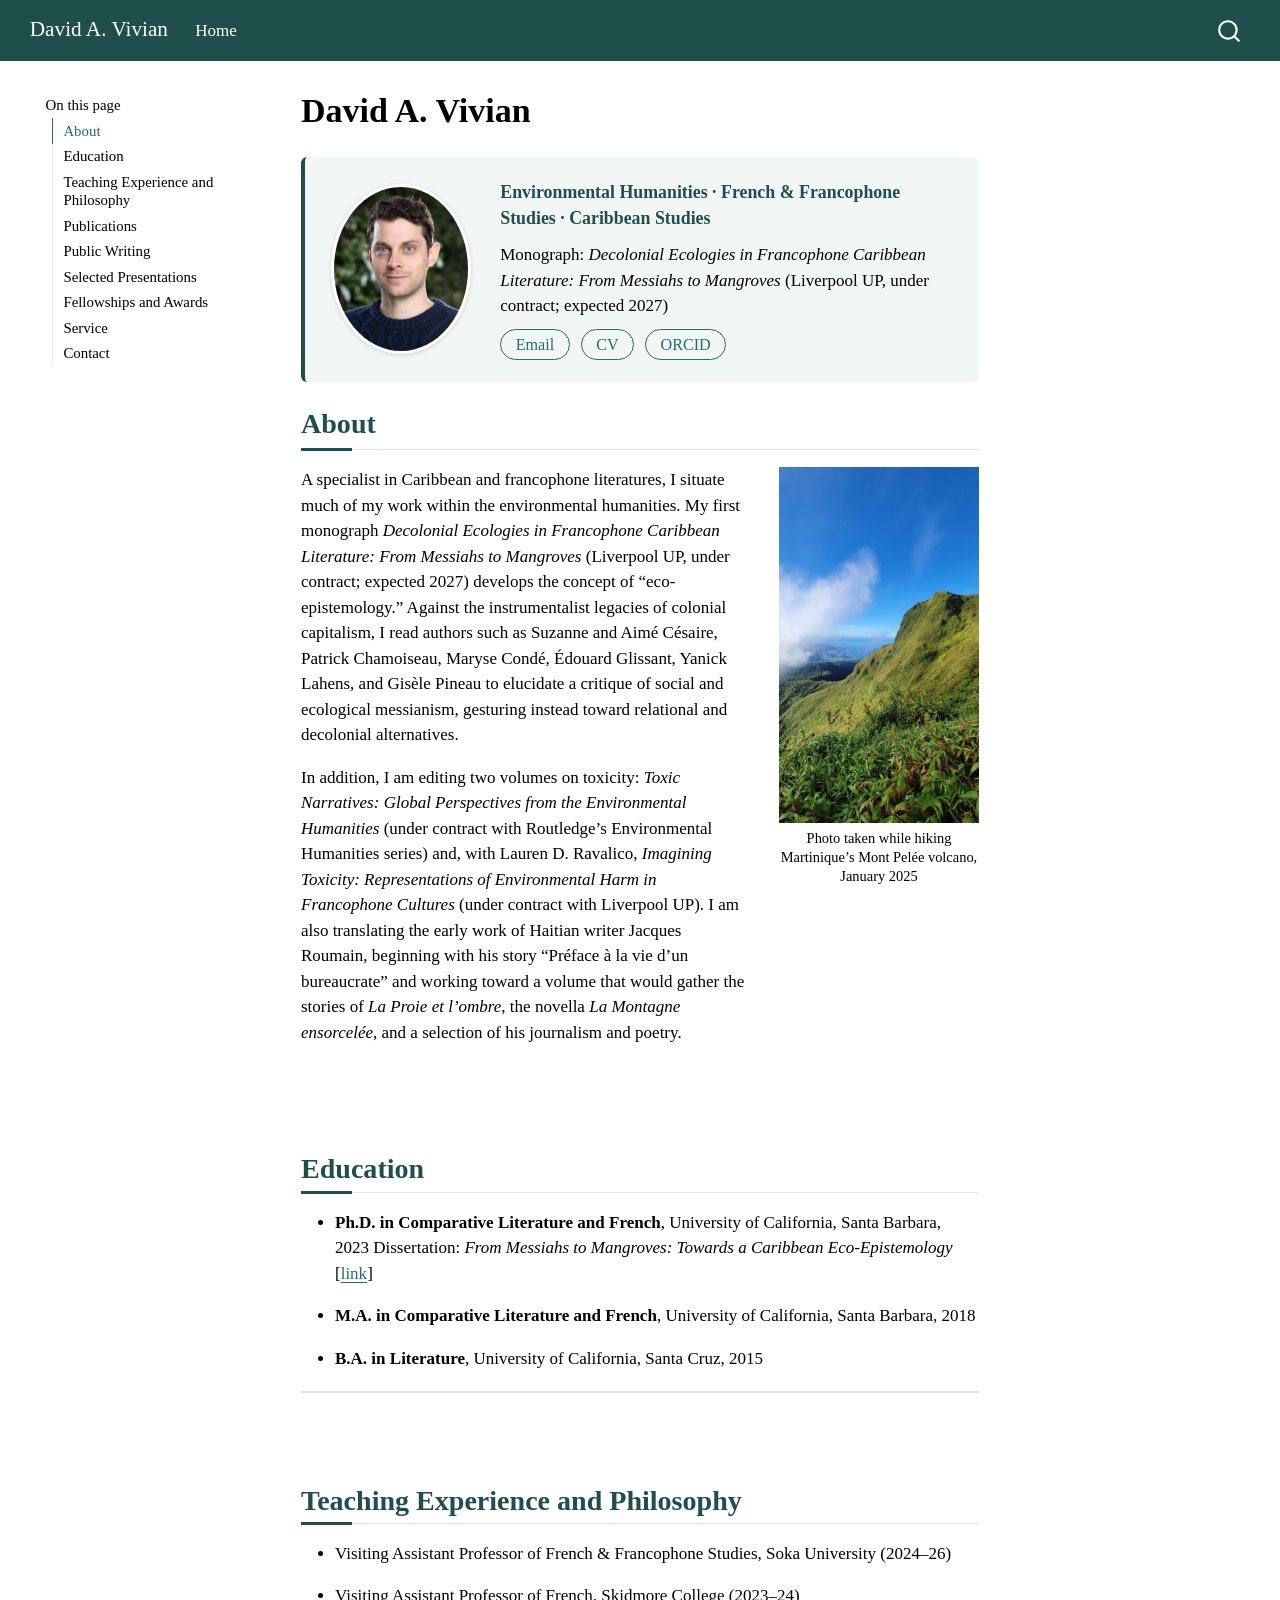
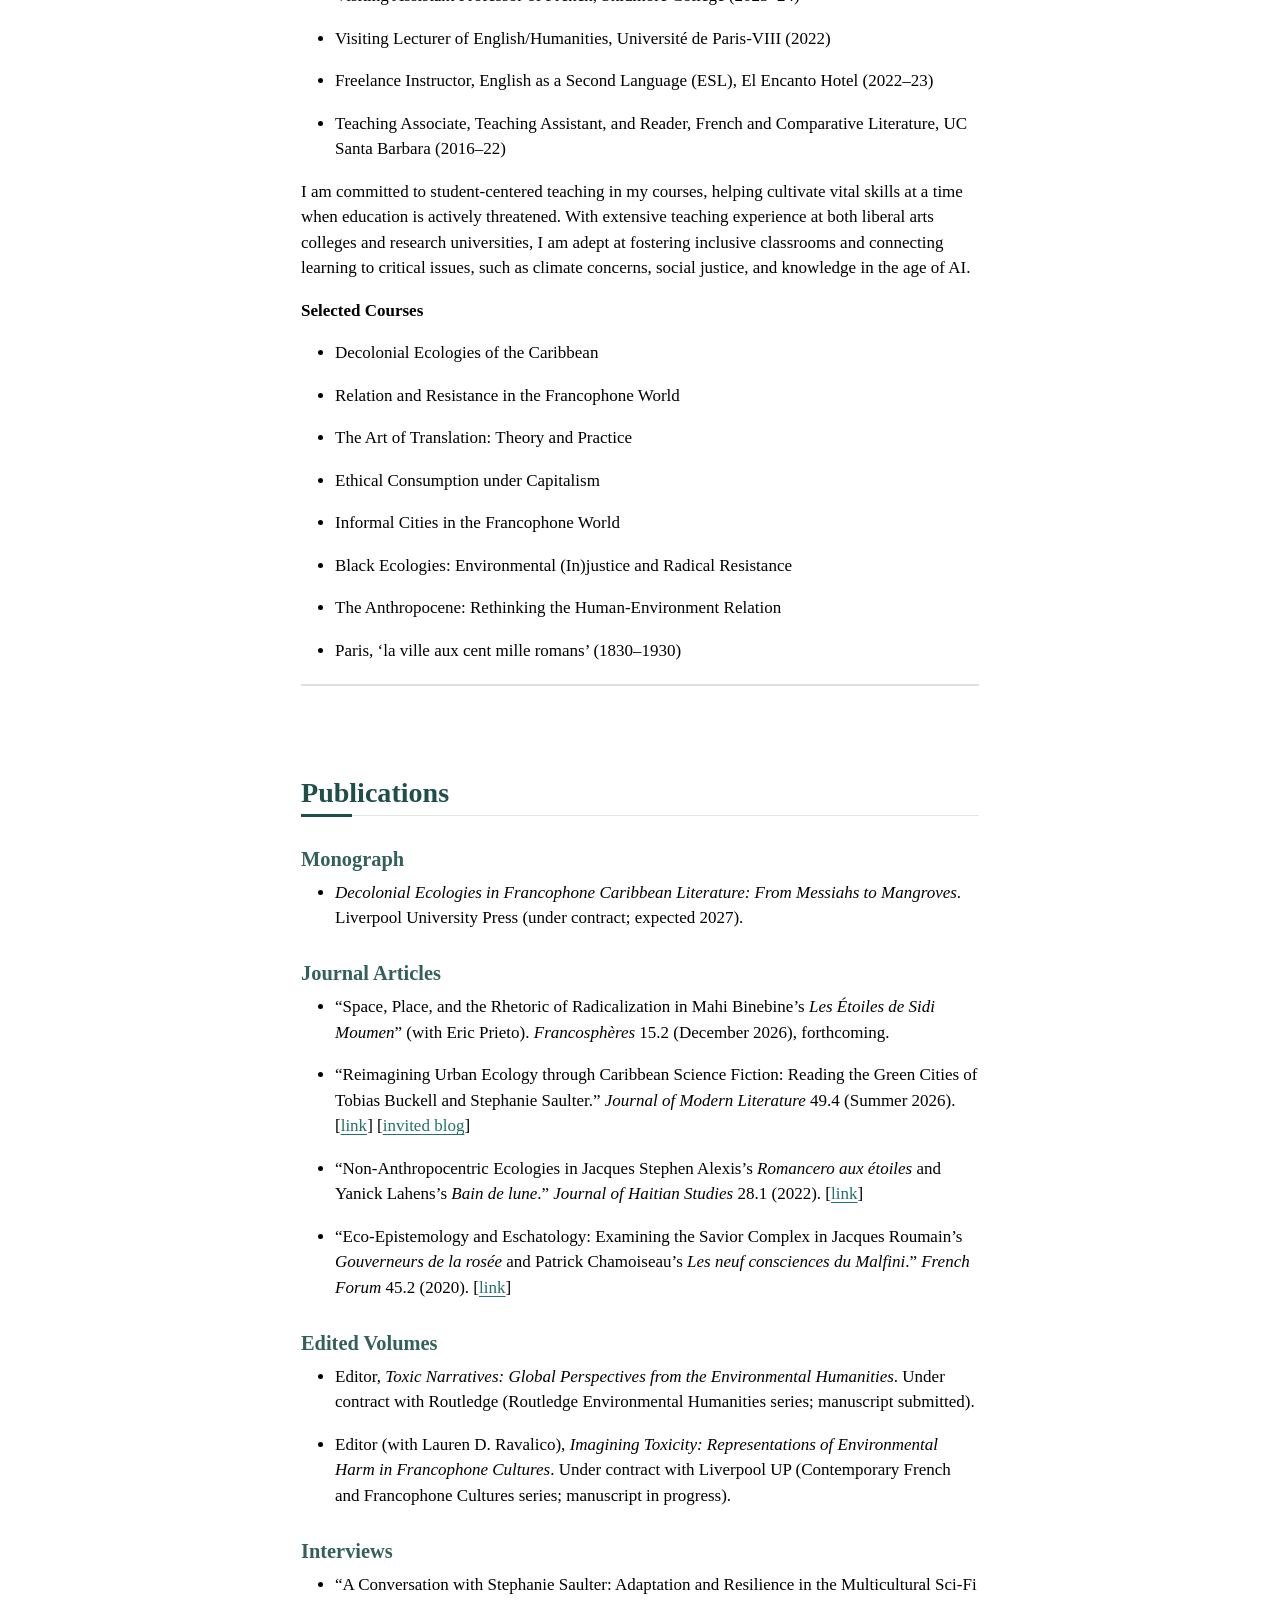
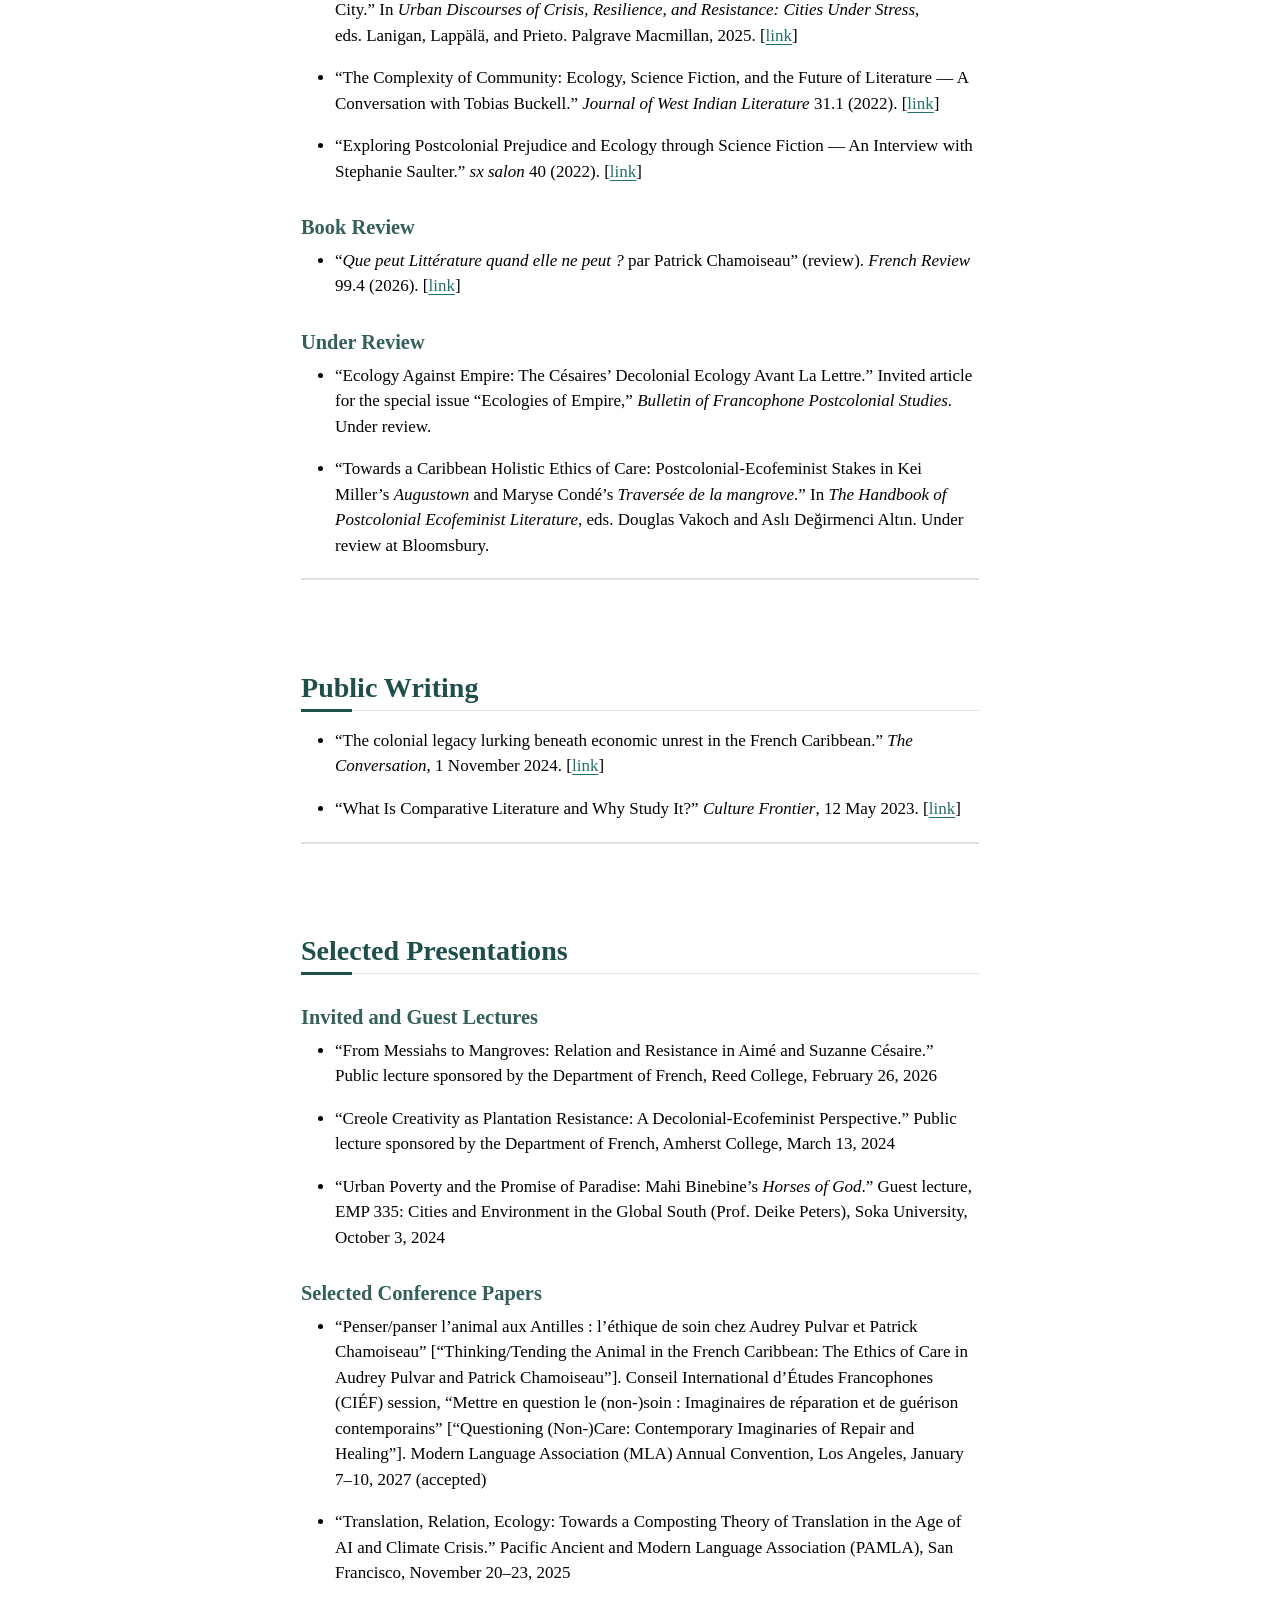
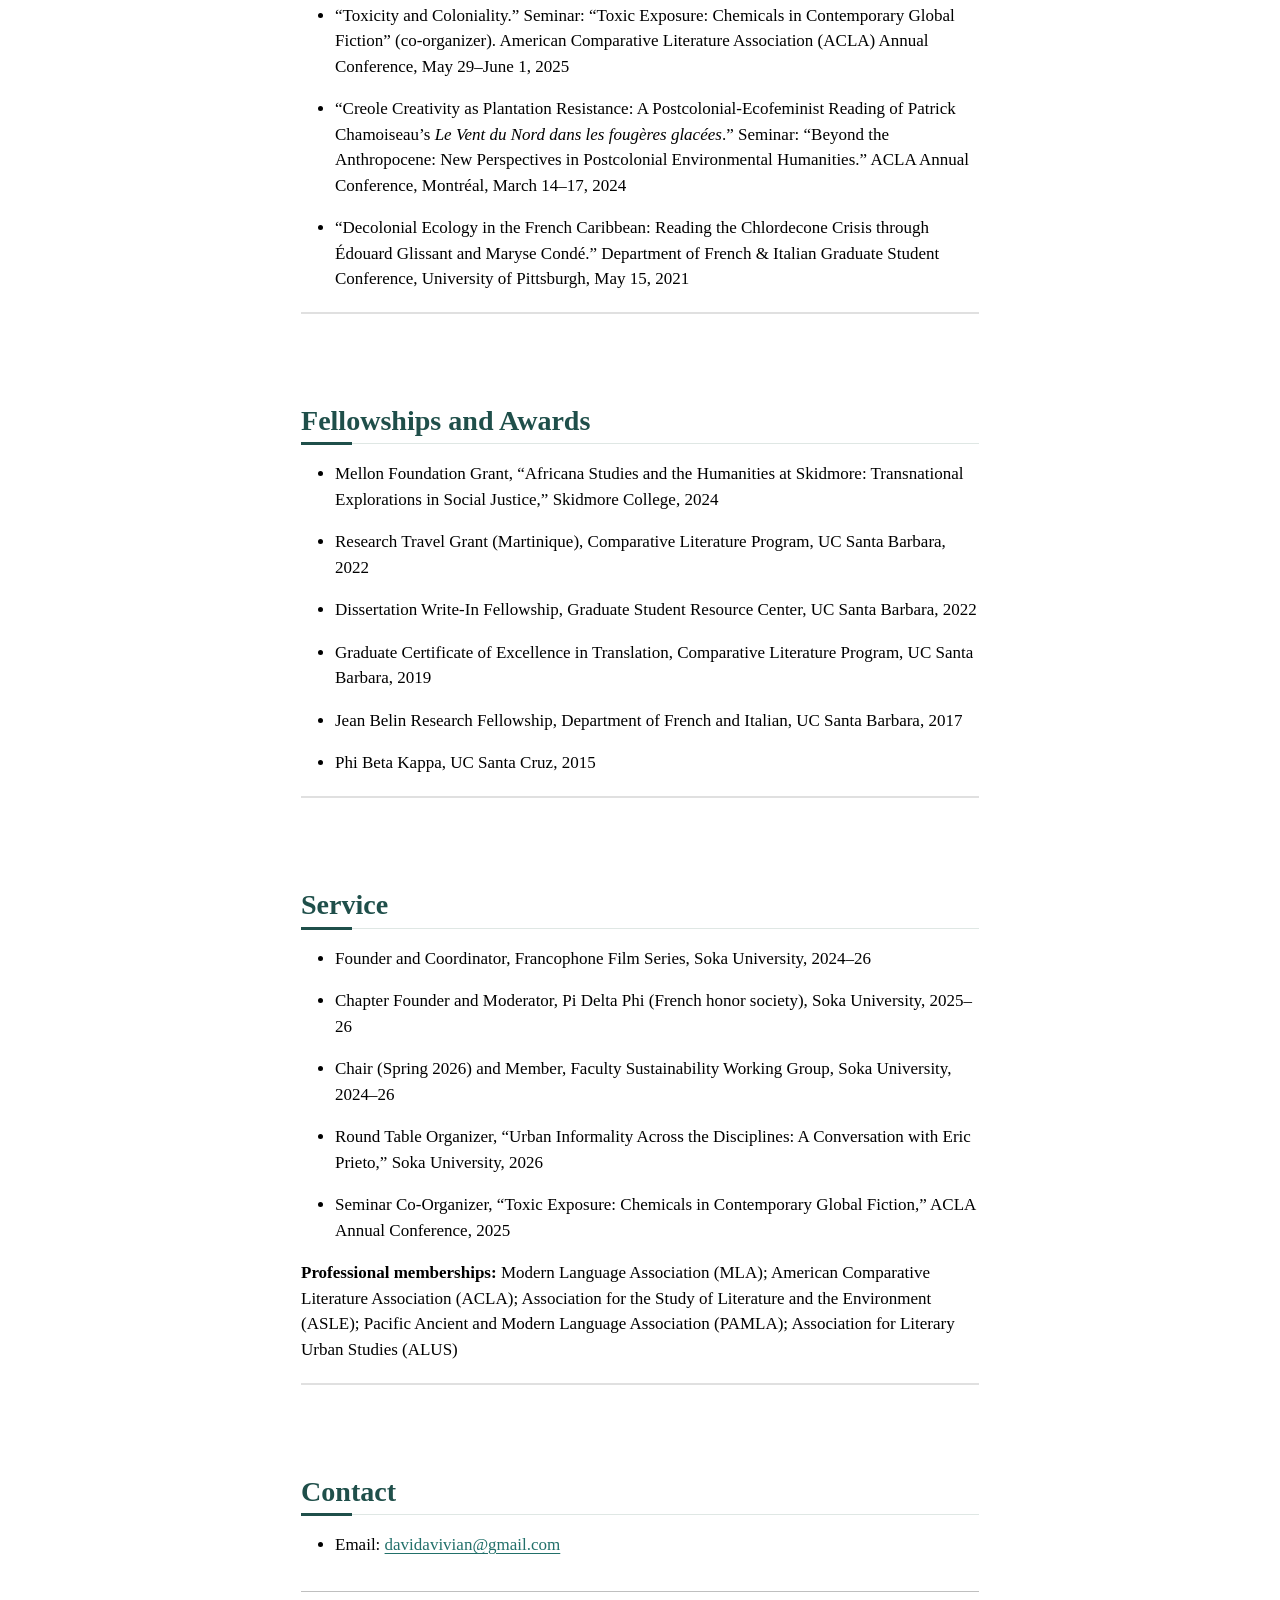
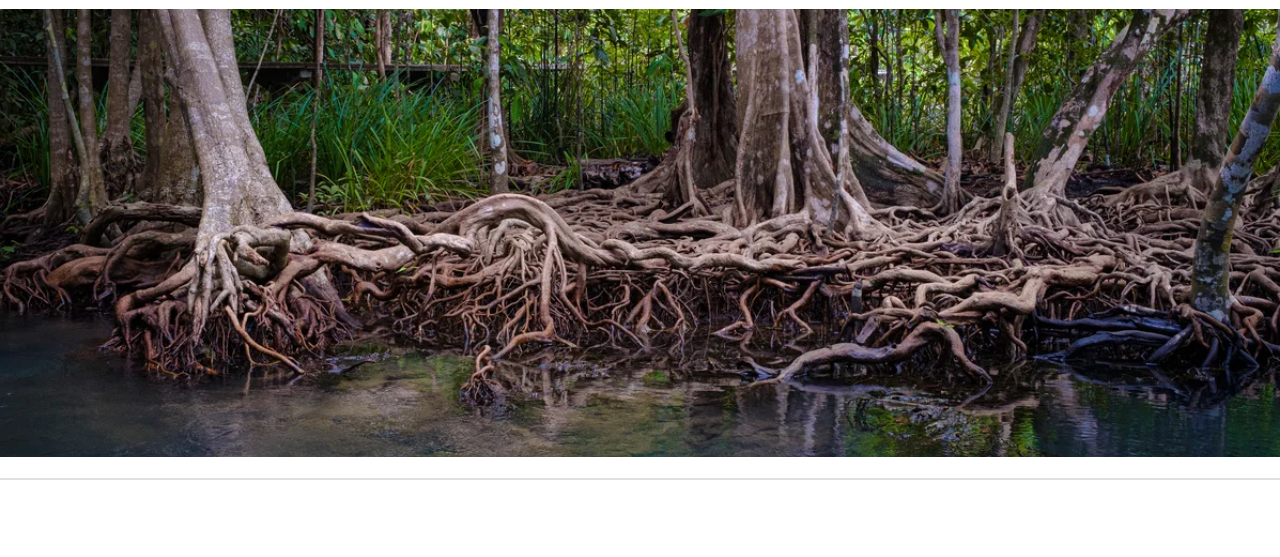
==== index.html @ 94ce8632 "Built site for gh-pages" ====
<!DOCTYPE html>
<html xmlns="http://www.w3.org/1999/xhtml" lang="en" xml:lang="en"><head>

<meta charset="utf-8">
<meta name="generator" content="quarto-1.10.19">

<meta name="viewport" content="width=device-width, initial-scale=1.0, user-scalable=yes">


<title>David A. Vivian</title>
<style>
/* Default styles provided by pandoc.
** See https://pandoc.org/MANUAL.html#variables-for-html for config info.
*/
span.smallcaps{font-variant: small-caps;}
div.columns{display: flex; gap: 1.5em;}
div.column{flex: auto;}
@media screen {
div.columns{gap: min(4vw, 1.5em);}
div.column{overflow-x: auto;}
}
div.hanging-indent{margin-left: 1.5em; text-indent: -1.5em;}
ul.task-list{list-style: none;}
ul.task-list li input[type="checkbox"] {
  width: 0.8em;
  margin: 0 0.8em 0.2em -1em; /* quarto-specific, see https://github.com/quarto-dev/quarto-cli/issues/4556 */ 
  vertical-align: middle;
}
</style>


<script src="site_libs/quarto-nav/quarto-nav.js"></script>
<script src="site_libs/quarto-nav/headroom.min.js"></script>
<script src="site_libs/clipboard/clipboard.min.js"></script>
<script src="site_libs/quarto-search/autocomplete.umd.js"></script>
<script src="site_libs/quarto-search/fuse.min.js"></script>
<script src="site_libs/quarto-search/quarto-search.js"></script>
<meta name="quarto:offset" content="./">
<script src="site_libs/quarto-html/quarto.js" type="module"></script>
<script src="site_libs/quarto-html/tabsets/tabsets.js" type="module"></script>
<script src="site_libs/quarto-html/popper.min.js"></script>
<script src="site_libs/quarto-html/tippy.umd.min.js"></script>
<script src="site_libs/quarto-html/anchor.min.js"></script>
<link href="site_libs/quarto-html/tippy.css" rel="stylesheet">
<link href="site_libs/quarto-html/quarto-syntax-highlighting-bf27225e3a48a9273f3daa8f8e829971.css" rel="stylesheet" id="quarto-text-highlighting-styles">
<script src="site_libs/bootstrap/bootstrap.min.js"></script>
<link href="site_libs/bootstrap/bootstrap-icons.css" rel="stylesheet">
<link href="site_libs/bootstrap/bootstrap-99e8f89d301762845a5c071b850fc4ee.min.css" rel="stylesheet" append-hash="true" id="quarto-bootstrap" data-mode="light">
<script id="quarto-search-options" type="application/json">{
  "location": "navbar",
  "copy-button": false,
  "collapse-after": 3,
  "panel-placement": "end",
  "type": "overlay",
  "limit": 50,
  "keyboard-shortcut": [
    "f",
    "/",
    "s"
  ],
  "show-item-context": false,
  "language": {
    "search-no-results-text": "No results",
    "search-matching-documents-text": "matching documents",
    "search-copy-link-title": "Copy link to search",
    "search-hide-matches-text": "Hide additional matches",
    "search-more-match-text": "more match in this document",
    "search-more-matches-text": "more matches in this document",
    "search-clear-button-title": "Clear",
    "search-text-placeholder": "",
    "search-detached-cancel-button-title": "Cancel",
    "search-submit-button-title": "Submit",
    "search-label": "Search"
  }
}</script>


</head>

<body class="floating nav-fixed quarto-light">

<div id="quarto-search-results"></div>
  <header id="quarto-header" class="headroom fixed-top">
    <nav class="navbar navbar-expand-lg " data-bs-theme="dark">
      <div class="navbar-container container-fluid">
      <div class="navbar-brand-container mx-auto">
    <a class="navbar-brand" href="./index.html">
    <span class="navbar-title">David A. Vivian</span>
    </a>
  </div>
            <div id="quarto-search" class="" title="Search"></div>
          <button class="navbar-toggler" type="button" data-bs-toggle="collapse" data-bs-target="#navbarCollapse" aria-controls="navbarCollapse" role="menu" aria-expanded="false" aria-label="Toggle navigation" onclick="if (window.quartoToggleHeadroom) { window.quartoToggleHeadroom(); }">
  <span class="navbar-toggler-icon"></span>
</button>
          <div class="collapse navbar-collapse" id="navbarCollapse">
            <ul class="navbar-nav navbar-nav-scroll me-auto">
  <li class="nav-item">
    <a class="nav-link active" href="./index.html" aria-current="page"> 
<span class="menu-text">Home</span></a>
  </li>  
</ul>
          </div> <!-- /navcollapse -->
            <div class="quarto-navbar-tools">
</div>
      </div> <!-- /container-fluid -->
    </nav>
</header>
<!-- content -->
<div id="quarto-content" class="quarto-container page-columns page-rows-contents page-layout-article page-navbar">
<!-- sidebar -->
  <nav id="quarto-sidebar" class="sidebar collapse collapse-horizontal quarto-sidebar-collapse-item sidebar-navigation floating overflow-auto">
    <nav id="TOC" role="doc-toc" class="toc-active">
    <h2 id="toc-title">On this page</h2>
   
  <ul>
  <li><a href="#about" id="toc-about" class="nav-link active" data-scroll-target="#about">About</a></li>
  <li><a href="#education" id="toc-education" class="nav-link" data-scroll-target="#education">Education</a></li>
  <li><a href="#teaching-experience-and-philosophy" id="toc-teaching-experience-and-philosophy" class="nav-link" data-scroll-target="#teaching-experience-and-philosophy">Teaching Experience and Philosophy</a></li>
  <li><a href="#publications" id="toc-publications" class="nav-link" data-scroll-target="#publications">Publications</a>
  <ul class="collapse">
  <li><a href="#monograph" id="toc-monograph" class="nav-link" data-scroll-target="#monograph">Monograph</a></li>
  <li><a href="#journal-articles" id="toc-journal-articles" class="nav-link" data-scroll-target="#journal-articles">Journal Articles</a></li>
  <li><a href="#edited-volumes" id="toc-edited-volumes" class="nav-link" data-scroll-target="#edited-volumes">Edited Volumes</a></li>
  <li><a href="#interviews" id="toc-interviews" class="nav-link" data-scroll-target="#interviews">Interviews</a></li>
  <li><a href="#book-review" id="toc-book-review" class="nav-link" data-scroll-target="#book-review">Book Review</a></li>
  <li><a href="#under-review" id="toc-under-review" class="nav-link" data-scroll-target="#under-review">Under Review</a></li>
  </ul></li>
  <li><a href="#public-writing" id="toc-public-writing" class="nav-link" data-scroll-target="#public-writing">Public Writing</a></li>
  <li><a href="#selected-presentations" id="toc-selected-presentations" class="nav-link" data-scroll-target="#selected-presentations">Selected Presentations</a>
  <ul class="collapse">
  <li><a href="#invited-and-guest-lectures" id="toc-invited-and-guest-lectures" class="nav-link" data-scroll-target="#invited-and-guest-lectures">Invited and Guest Lectures</a></li>
  <li><a href="#selected-conference-papers" id="toc-selected-conference-papers" class="nav-link" data-scroll-target="#selected-conference-papers">Selected Conference Papers</a></li>
  </ul></li>
  <li><a href="#fellowships-and-awards" id="toc-fellowships-and-awards" class="nav-link" data-scroll-target="#fellowships-and-awards">Fellowships and Awards</a></li>
  <li><a href="#service" id="toc-service" class="nav-link" data-scroll-target="#service">Service</a></li>
  <li><a href="#contact" id="toc-contact" class="nav-link" data-scroll-target="#contact">Contact</a></li>
  </ul>
</nav>
</nav>
<div id="quarto-sidebar-glass" class="quarto-sidebar-collapse-item" data-bs-toggle="collapse" data-bs-target=".quarto-sidebar-collapse-item"></div>
<!-- margin-sidebar -->
    <div id="quarto-margin-sidebar" class="sidebar margin-sidebar zindex-bottom">
    </div>
<!-- main -->
<main class="content page-columns page-full" id="quarto-document-content">

<header id="title-block-header" class="quarto-title-block default">
<div class="quarto-title">
<h1 class="title">David A. Vivian</h1>
</div>



<div class="quarto-title-meta">

    
  
    
  </div>
  


</header>


<div class="hero">
<p><img src="data/imgs/headshot.png" class="headshot" alt="Portrait of David A. Vivian" width="140" height="170"></p>
<div class="hero-text">
<p><span class="hero-fields">Environmental Humanities · French &amp; Francophone Studies · Caribbean Studies</span></p>
<p><span class="hero-tagline">Monograph: <em>Decolonial Ecologies in Francophone Caribbean Literature: From Messiahs to Mangroves</em> (Liverpool UP, under contract; expected 2027)</span></p>
<p><a href="mailto:davidavivian@gmail.com" class="hero-link">Email</a> <a href="Vivian_CV.pdf" class="hero-link">CV</a> <a href="https://orcid.org/0009-0005-4482-3273" class="hero-link">ORCID</a></p>
</div>
</div>
<section id="about" class="level2">
<h2 class="anchored" data-anchor-id="about">About</h2>
<div class="about-row">
<div class="about-text">
<p>A specialist in Caribbean and francophone literatures, I situate much of my work within the environmental humanities. My first monograph <em>Decolonial Ecologies in Francophone Caribbean Literature: From Messiahs to Mangroves</em> (Liverpool UP, under contract; expected 2027) develops the concept of “eco-epistemology.” Against the instrumentalist legacies of colonial capitalism, I read authors such as Suzanne and Aimé Césaire, Patrick Chamoiseau, Maryse Condé, Édouard Glissant, Yanick Lahens, and Gisèle Pineau to elucidate a critique of social and ecological messianism, gesturing instead toward relational and decolonial alternatives.</p>
<p>In addition, I am editing two volumes on toxicity: <em>Toxic Narratives: Global Perspectives from the Environmental Humanities</em> (under contract with Routledge’s Environmental Humanities series) and, with Lauren D. Ravalico, <em>Imagining Toxicity: Representations of Environmental Harm in Francophone Cultures</em> (under contract with Liverpool UP). I am also translating the early work of Haitian writer Jacques Roumain, beginning with his story “Préface à la vie d’un bureaucrate” and working toward a volume that would gather the stories of <em>La Proie et l’ombre</em>, the novella <em>La Montagne ensorcelée</em>, and a selection of his journalism and poetry.</p>
</div>
<div class="about-photo">
<p><img src="data/imgs/martinique-volcano.png" class="about-img img-fluid" alt="Green slopes of Mont Pelée, Martinique, under a blue sky"> <span class="about-caption">Photo taken while hiking Martinique’s Mont Pelée volcano, January 2025</span></p>
</div>
</div>
</section>
<section id="education" class="level2 section-title">
<h2 class="section-title anchored" data-anchor-id="education">Education</h2>
<ul>
<li><p><strong>Ph.D.&nbsp;in Comparative Literature and French</strong>, University of California, Santa Barbara, 2023 Dissertation: <em>From Messiahs to Mangroves: Towards a Caribbean Eco-Epistemology</em> [<a href="https://www.proquest.com/openview/e0214c5582408015f9e7a6c24c6fdab8/1?pq-origsite=gscholar&amp;cbl=18750&amp;diss=y">link</a>]</p></li>
<li><p><strong>M.A.&nbsp;in Comparative Literature and French</strong>, University of California, Santa Barbara, 2018</p></li>
<li><p><strong>B.A. in Literature</strong>, University of California, Santa Cruz, 2015</p></li>
</ul>
</section>
<section id="teaching-experience-and-philosophy" class="level2 section-title">
<h2 class="section-title anchored" data-anchor-id="teaching-experience-and-philosophy">Teaching Experience and Philosophy</h2>
<div class="columns">
<ul>
<li><p>Visiting Assistant Professor of French &amp; Francophone Studies, Soka University (2024–26)</p></li>
<li><p>Visiting Assistant Professor of French, Skidmore College (2023–24)</p></li>
<li><p>Visiting Lecturer of English/Humanities, Université de Paris-VIII (2022)</p></li>
<li><p>Freelance Instructor, English as a Second Language (ESL), El Encanto Hotel (2022–23)</p></li>
<li><p>Teaching Associate, Teaching Assistant, and Reader, French and Comparative Literature, UC Santa Barbara (2016–22)</p></li>
</ul><p>I am committed to student-centered teaching in my courses, helping cultivate vital skills at a time when education is actively threatened. With extensive teaching experience at both liberal arts colleges and research universities, I am adept at fostering inclusive classrooms and connecting learning to critical issues, such as climate concerns, social justice, and knowledge in the age of AI.</p><p><strong>Selected Courses</strong></p><ul>
<li><p>Decolonial Ecologies of the Caribbean</p></li>
<li><p>Relation and Resistance in the Francophone World</p></li>
<li><p>The Art of Translation: Theory and Practice</p></li>
<li><p>Ethical Consumption under Capitalism</p></li>
<li><p>Informal Cities in the Francophone World</p></li>
<li><p>Black Ecologies: Environmental (In)justice and Radical Resistance</p></li>
<li><p>The Anthropocene: Rethinking the Human-Environment Relation</p></li>
<li><p>Paris, ‘la ville aux cent mille romans’ (1830–1930)</p></li>
</ul>
</div>
</section>
<section id="publications" class="level2 section-title">
<h2 class="section-title anchored" data-anchor-id="publications">Publications</h2>
<section id="monograph" class="level3">
<h3 class="anchored" data-anchor-id="monograph">Monograph</h3>
<ul>
<li><em>Decolonial Ecologies in Francophone Caribbean Literature: From Messiahs to Mangroves</em>. Liverpool University Press (under contract; expected 2027).</li>
</ul>
</section>
<section id="journal-articles" class="level3">
<h3 class="anchored" data-anchor-id="journal-articles">Journal Articles</h3>
<ul>
<li><p>“Space, Place, and the Rhetoric of Radicalization in Mahi Binebine’s <em>Les Étoiles de Sidi Moumen</em>” (with Eric Prieto). <em>Francosphères</em> 15.2 (December 2026), forthcoming.</p></li>
<li><p>“Reimagining Urban Ecology through Caribbean Science Fiction: Reading the Green Cities of Tobias Buckell and Stephanie Saulter.” <em>Journal of Modern Literature</em> 49.4 (Summer 2026). [<a href="https://muse.jhu.edu/pub/3/article/1002578">link</a>] [<a href="https://iupress.org/connect/blog/floating-cities-and-amphibious-engineers-a-closer-look-at-jml-49-4/">invited blog</a>]</p></li>
<li><p>“Non-Anthropocentric Ecologies in Jacques Stephen Alexis’s <em>Romancero aux étoiles</em> and Yanick Lahens’s <em>Bain de lune</em>.” <em>Journal of Haitian Studies</em> 28.1 (2022). [<a href="https://muse.jhu.edu/article/885000/summary">link</a>]</p></li>
<li><p>“Eco-Epistemology and Eschatology: Examining the Savior Complex in Jacques Roumain’s <em>Gouverneurs de la rosée</em> and Patrick Chamoiseau’s <em>Les neuf consciences du Malfini</em>.” <em>French Forum</em> 45.2 (2020). [<a href="https://muse.jhu.edu/article/781781/summary">link</a>]</p></li>
</ul>
</section>
<section id="edited-volumes" class="level3">
<h3 class="anchored" data-anchor-id="edited-volumes">Edited Volumes</h3>
<ul>
<li><p>Editor, <em>Toxic Narratives: Global Perspectives from the Environmental Humanities</em>. Under contract with Routledge (Routledge Environmental Humanities series; manuscript submitted).</p></li>
<li><p>Editor (with Lauren D. Ravalico), <em>Imagining Toxicity: Representations of Environmental Harm in Francophone Cultures</em>. Under contract with Liverpool UP (Contemporary French and Francophone Cultures series; manuscript in progress).</p></li>
</ul>
</section>
<section id="interviews" class="level3">
<h3 class="anchored" data-anchor-id="interviews">Interviews</h3>
<ul>
<li><p>“A Conversation with Stephanie Saulter: Adaptation and Resilience in the Multicultural Sci-Fi City.” In <em>Urban Discourses of Crisis, Resilience, and Resistance: Cities Under Stress</em>, eds.&nbsp;Lanigan, Lappälä, and Prieto. Palgrave Macmillan, 2025. [<a href="https://link.springer.com/chapter/10.1007/978-3-031-86897-9_4">link</a>]</p></li>
<li><p>“The Complexity of Community: Ecology, Science Fiction, and the Future of Literature — A Conversation with Tobias Buckell.” <em>Journal of West Indian Literature</em> 31.1 (2022). [<a href="https://www.proquest.com/openview/c1012f2d699d34912c9426d8b0d1e49d/1?pq-origsite=gscholar&amp;cbl=43885">link</a>]</p></li>
<li><p>“Exploring Postcolonial Prejudice and Ecology through Science Fiction — An Interview with Stephanie Saulter.” <em>sx salon</em> 40 (2022). [<a href="https://smallaxe.net/sxsalon/discussions/exploring-postcolonial-prejudice-and-ecology-through-science-fiction">link</a>]</p></li>
</ul>
</section>
<section id="book-review" class="level3">
<h3 class="anchored" data-anchor-id="book-review">Book Review</h3>
<ul>
<li>“<em>Que peut Littérature quand elle ne peut&nbsp;?</em> par Patrick Chamoiseau” (review). <em>French Review</em> 99.4 (2026). [<a href="https://muse.jhu.edu/pub/1/article/990133/pdf">link</a>]</li>
</ul>
</section>
<section id="under-review" class="level3">
<h3 class="anchored" data-anchor-id="under-review">Under Review</h3>
<ul>
<li><p>“Ecology Against Empire: The Césaires’ Decolonial Ecology Avant La Lettre.” Invited article for the special issue “Ecologies of Empire,” <em>Bulletin of Francophone Postcolonial Studies</em>. Under review.</p></li>
<li><p>“Towards a Caribbean Holistic Ethics of Care: Postcolonial-Ecofeminist Stakes in Kei Miller’s <em>Augustown</em> and Maryse Condé’s <em>Traversée de la mangrove</em>.” In <em>The Handbook of Postcolonial Ecofeminist Literature</em>, eds.&nbsp;Douglas Vakoch and Aslı Değirmenci Altın. Under review at Bloomsbury.</p></li>
</ul>
</section>
</section>
<section id="public-writing" class="level2 section-title">
<h2 class="section-title anchored" data-anchor-id="public-writing">Public Writing</h2>
<ul>
<li><p>“The colonial legacy lurking beneath economic unrest in the French Caribbean.” <em>The Conversation</em>, 1 November 2024. [<a href="https://theconversation.com/the-colonial-legacy-lurking-beneath-economic-unrest-in-the-french-caribbean-242460">link</a>]</p></li>
<li><p>“What Is Comparative Literature and Why Study It?” <em>Culture Frontier</em>, 12 May 2023. [<a href="https://www.culturefrontier.com/comparative-literature/">link</a>]</p></li>
</ul>
</section>
<section id="selected-presentations" class="level2 section-title">
<h2 class="section-title anchored" data-anchor-id="selected-presentations">Selected Presentations</h2>
<section id="invited-and-guest-lectures" class="level3">
<h3 class="anchored" data-anchor-id="invited-and-guest-lectures">Invited and Guest Lectures</h3>
<ul>
<li><p>“From Messiahs to Mangroves: Relation and Resistance in Aimé and Suzanne Césaire.” Public lecture sponsored by the Department of French, Reed College, February 26, 2026</p></li>
<li><p>“Creole Creativity as Plantation Resistance: A Decolonial-Ecofeminist Perspective.” Public lecture sponsored by the Department of French, Amherst College, March 13, 2024</p></li>
<li><p>“Urban Poverty and the Promise of Paradise: Mahi Binebine’s <em>Horses of God</em>.” Guest lecture, EMP 335: Cities and Environment in the Global South (Prof.&nbsp;Deike Peters), Soka University, October 3, 2024</p></li>
</ul>
</section>
<section id="selected-conference-papers" class="level3">
<h3 class="anchored" data-anchor-id="selected-conference-papers">Selected Conference Papers</h3>
<ul>
<li><p>“Penser/panser l’animal aux Antilles : l’éthique de soin chez Audrey Pulvar et Patrick Chamoiseau” [“Thinking/Tending the Animal in the French Caribbean: The Ethics of Care in Audrey Pulvar and Patrick Chamoiseau”]. Conseil International d’Études Francophones (CIÉF) session, “Mettre en question le (non-)soin : Imaginaires de réparation et de guérison contemporains” [“Questioning (Non-)Care: Contemporary Imaginaries of Repair and Healing”]. Modern Language Association (MLA) Annual Convention, Los Angeles, January 7–10, 2027 (accepted)</p></li>
<li><p>“Translation, Relation, Ecology: Towards a Composting Theory of Translation in the Age of AI and Climate Crisis.” Pacific Ancient and Modern Language Association (PAMLA), San Francisco, November 20–23, 2025</p></li>
<li><p>“Toxicity and Coloniality.” Seminar: “Toxic Exposure: Chemicals in Contemporary Global Fiction” (co-organizer). American Comparative Literature Association (ACLA) Annual Conference, May 29–June 1, 2025</p></li>
<li><p>“Creole Creativity as Plantation Resistance: A Postcolonial-Ecofeminist Reading of Patrick Chamoiseau’s <em>Le Vent du Nord dans les fougères glacées</em>.” Seminar: “Beyond the Anthropocene: New Perspectives in Postcolonial Environmental Humanities.” ACLA Annual Conference, Montréal, March 14–17, 2024</p></li>
<li><p>“Decolonial Ecology in the French Caribbean: Reading the Chlordecone Crisis through Édouard Glissant and Maryse Condé.” Department of French &amp; Italian Graduate Student Conference, University of Pittsburgh, May 15, 2021</p></li>
</ul>
</section>
</section>
<section id="fellowships-and-awards" class="level2 section-title">
<h2 class="section-title anchored" data-anchor-id="fellowships-and-awards">Fellowships and Awards</h2>
<ul>
<li><p>Mellon Foundation Grant, “Africana Studies and the Humanities at Skidmore: Transnational Explorations in Social Justice,” Skidmore College, 2024</p></li>
<li><p>Research Travel Grant (Martinique), Comparative Literature Program, UC Santa Barbara, 2022</p></li>
<li><p>Dissertation Write-In Fellowship, Graduate Student Resource Center, UC Santa Barbara, 2022</p></li>
<li><p>Graduate Certificate of Excellence in Translation, Comparative Literature Program, UC Santa Barbara, 2019</p></li>
<li><p>Jean Belin Research Fellowship, Department of French and Italian, UC Santa Barbara, 2017</p></li>
<li><p>Phi Beta Kappa, UC Santa Cruz, 2015</p></li>
</ul>
</section>
<section id="service" class="level2 section-title">
<h2 class="section-title anchored" data-anchor-id="service">Service</h2>
<ul>
<li><p>Founder and Coordinator, Francophone Film Series, Soka University, 2024–26</p></li>
<li><p>Chapter Founder and Moderator, Pi Delta Phi (French honor society), Soka University, 2025–26</p></li>
<li><p>Chair (Spring 2026) and Member, Faculty Sustainability Working Group, Soka University, 2024–26</p></li>
<li><p>Round Table Organizer, “Urban Informality Across the Disciplines: A Conversation with Eric Prieto,” Soka University, 2026</p></li>
<li><p>Seminar Co-Organizer, “Toxic Exposure: Chemicals in Contemporary Global Fiction,” ACLA Annual Conference, 2025</p></li>
</ul>
<p><strong>Professional memberships:</strong> Modern Language Association (MLA); American Comparative Literature Association (ACLA); Association for the Study of Literature and the Environment (ASLE); Pacific Ancient and Modern Language Association (PAMLA); Association for Literary Urban Studies (ALUS)</p>
</section>
<section id="contact" class="level2 section-title page-columns page-full">
<h2 class="section-title anchored" data-anchor-id="contact">Contact</h2>
<ul>
<li>Email: <a href="mailto:davidavivian@gmail.com">davidavivian@gmail.com</a></li>
</ul>
<hr>
<div class="column-screen">
<p><img src="data/imgs/mangrove_website.png" class="mangrove-footer img-fluid" alt="Mangrove roots above water"></p>
</div>
<style>
.section-title {
  margin-top: 2em;
  border-bottom: 2px solid #e0e0e0;
  padding-bottom: 0.2em;
}


</style>


</section>

</main> <!-- /main -->
<script id="quarto-html-after-body" type="application/javascript">
  window.document.addEventListener("DOMContentLoaded", function (event) {
    const icon = "";
    const anchorJS = new window.AnchorJS();
    anchorJS.options = {
      placement: 'right',
      icon: icon
    };
    anchorJS.add('.anchored');
    const isCodeAnnotation = (el) => {
      for (const clz of el.classList) {
        if (clz.startsWith('code-annotation-')) {                     
          return true;
        }
      }
      return false;
    }
    const onCopySuccess = function(e) {
      // button target
      const button = e.trigger;
      // don't keep focus
      button.blur();
      // flash "checked"
      button.classList.add('code-copy-button-checked');
      var currentTitle = button.getAttribute("title");
      button.setAttribute("title", "Copied!");
      let tooltip;
      if (window.bootstrap) {
        button.setAttribute("data-bs-toggle", "tooltip");
        button.setAttribute("data-bs-placement", "left");
        button.setAttribute("data-bs-title", "Copied!");
        tooltip = new bootstrap.Tooltip(button, 
          { trigger: "manual", 
            customClass: "code-copy-button-tooltip",
            offset: [0, -8]});
        tooltip.show();    
      }
      setTimeout(function() {
        if (tooltip) {
          tooltip.hide();
          button.removeAttribute("data-bs-title");
          button.removeAttribute("data-bs-toggle");
          button.removeAttribute("data-bs-placement");
        }
        button.setAttribute("title", currentTitle);
        button.classList.remove('code-copy-button-checked');
      }, 1000);
      // clear code selection
      e.clearSelection();
    }
    const getTextToCopy = function(trigger) {
      const outerScaffold = trigger.parentElement.cloneNode(true);
      const codeEl = outerScaffold.querySelector('code');
      for (const childEl of codeEl.children) {
        if (isCodeAnnotation(childEl)) {
          childEl.remove();
        }
      }
      return codeEl.innerText;
    }
    const clipboard = new window.ClipboardJS('.code-copy-button:not([data-in-quarto-modal])', {
      text: getTextToCopy
    });
    clipboard.on('success', onCopySuccess);
    if (window.document.getElementById('quarto-embedded-source-code-modal')) {
      const clipboardModal = new window.ClipboardJS('.code-copy-button[data-in-quarto-modal]', {
        text: getTextToCopy,
        container: window.document.getElementById('quarto-embedded-source-code-modal')
      });
      clipboardModal.on('success', onCopySuccess);
    }
      var localhostRegex = new RegExp(/^(?:http|https):\/\/localhost\:?[0-9]*\//);
      var mailtoRegex = new RegExp(/^mailto:/);
        var filterRegex = new RegExp("https:\/\/david-vivian\.github\.io\/");
      var isInternal = (href) => {
          return filterRegex.test(href) || localhostRegex.test(href) || mailtoRegex.test(href);
      }
      // Inspect non-navigation links and adorn them if external
     var links = window.document.querySelectorAll('a[href]:not(.nav-link):not(.navbar-brand):not(.toc-action):not(.sidebar-link):not(.sidebar-item-toggle):not(.pagination-link):not(.no-external):not([aria-hidden]):not(.dropdown-item):not(.quarto-navigation-tool):not(.about-link)');
      for (var i=0; i<links.length; i++) {
        const link = links[i];
        if (!isInternal(link.href)) {
          // undo the damage that might have been done by quarto-nav.js in the case of
          // links that we want to consider external
          if (link.dataset.originalHref !== undefined) {
            link.href = link.dataset.originalHref;
          }
        }
      }
    function tippyHover(el, contentFn, onTriggerFn, onUntriggerFn) {
      const config = {
        allowHTML: true,
        maxWidth: 500,
        delay: 100,
        arrow: false,
        appendTo: function(el) {
            return el.parentElement;
        },
        interactive: true,
        interactiveBorder: 10,
        theme: 'quarto',
        placement: 'bottom-start',
      };
      if (contentFn) {
        config.content = contentFn;
      }
      if (onTriggerFn) {
        config.onTrigger = onTriggerFn;
      }
      if (onUntriggerFn) {
        config.onUntrigger = onUntriggerFn;
      }
      window.tippy(el, config); 
    }
    const noterefs = window.document.querySelectorAll('a[role="doc-noteref"]');
    for (var i=0; i<noterefs.length; i++) {
      const ref = noterefs[i];
      tippyHover(ref, function() {
        // use id or data attribute instead here
        let href = ref.getAttribute('data-footnote-href') || ref.getAttribute('href');
        try { href = new URL(href).hash; } catch {}
        const id = href.replace(/^#\/?/, "");
        const note = window.document.getElementById(id);
        if (note) {
          return note.innerHTML;
        } else {
          return "";
        }
      });
    }
    const xrefs = window.document.querySelectorAll('a.quarto-xref');
    const processXRef = (id, note) => {
      // Strip column container classes
      const stripColumnClz = (el) => {
        el.classList.remove("page-full", "page-columns");
        if (el.children) {
          for (const child of el.children) {
            stripColumnClz(child);
          }
        }
      }
      stripColumnClz(note)
      if (id === null || id.startsWith('sec-')) {
        // Special case sections, only their first couple elements
        const container = document.createElement("div");
        if (note.children && note.children.length > 2) {
          container.appendChild(note.children[0].cloneNode(true));
          for (let i = 1; i < note.children.length; i++) {
            const child = note.children[i];
            if (child.tagName === "P" && child.innerText === "") {
              continue;
            } else {
              container.appendChild(child.cloneNode(true));
              break;
            }
          }
          if (window.Quarto?.typesetMath) {
            window.Quarto.typesetMath(container);
          }
          return container.innerHTML
        } else {
          if (window.Quarto?.typesetMath) {
            window.Quarto.typesetMath(note);
          }
          return note.innerHTML;
        }
      } else {
        // Remove any anchor links if they are present
        const anchorLink = note.querySelector('a.anchorjs-link');
        if (anchorLink) {
          anchorLink.remove();
        }
        if (window.Quarto?.typesetMath) {
          window.Quarto.typesetMath(note);
        }
        if (note.classList.contains("callout")) {
          return note.outerHTML;
        } else {
          return note.innerHTML;
        }
      }
    }
    for (var i=0; i<xrefs.length; i++) {
      const xref = xrefs[i];
      tippyHover(xref, undefined, function(instance) {
        instance.disable();
        let url = xref.getAttribute('href');
        let hash = undefined; 
        if (url.startsWith('#')) {
          hash = url;
        } else {
          try { hash = new URL(url).hash; } catch {}
        }
        if (hash) {
          const id = hash.replace(/^#\/?/, "");
          const note = window.document.getElementById(id);
          if (note !== null) {
            try {
              const html = processXRef(id, note.cloneNode(true));
              instance.setContent(html);
            } finally {
              instance.enable();
              instance.show();
            }
          } else {
            // See if we can fetch this
            fetch(url.split('#')[0])
            .then(res => res.text())
            .then(html => {
              const parser = new DOMParser();
              const htmlDoc = parser.parseFromString(html, "text/html");
              const note = htmlDoc.getElementById(id);
              if (note !== null) {
                const html = processXRef(id, note);
                instance.setContent(html);
              } 
            }).finally(() => {
              instance.enable();
              instance.show();
            });
          }
        } else {
          // See if we can fetch a full url (with no hash to target)
          // This is a special case and we should probably do some content thinning / targeting
          fetch(url)
          .then(res => res.text())
          .then(html => {
            const parser = new DOMParser();
            const htmlDoc = parser.parseFromString(html, "text/html");
            const note = htmlDoc.querySelector('main.content');
            if (note !== null) {
              // This should only happen for chapter cross references
              // (since there is no id in the URL)
              // remove the first header
              if (note.children.length > 0 && note.children[0].tagName === "HEADER") {
                note.children[0].remove();
              }
              const html = processXRef(null, note);
              instance.setContent(html);
            } 
          }).finally(() => {
            instance.enable();
            instance.show();
          });
        }
      }, function(instance) {
      });
    }
        let selectedAnnoteEl;
        const selectorForAnnotation = ( cell, annotation) => {
          let cellAttr = 'data-code-cell="' + cell + '"';
          let lineAttr = 'data-code-annotation="' +  annotation + '"';
          const selector = 'span[' + cellAttr + '][' + lineAttr + ']';
          return selector;
        }
        const selectCodeLines = (annoteEl) => {
          const doc = window.document;
          const targetCell = annoteEl.getAttribute("data-target-cell");
          const targetAnnotation = annoteEl.getAttribute("data-target-annotation");
          const annoteSpan = window.document.querySelector(selectorForAnnotation(targetCell, targetAnnotation));
          const lines = annoteSpan.getAttribute("data-code-lines").split(",");
          const lineIds = lines.map((line) => {
            return targetCell + "-" + line;
          })
          let top = null;
          let height = null;
          let parent = null;
          if (lineIds.length > 0) {
              //compute the position of the single el (top and bottom and make a div)
              const el = window.document.getElementById(lineIds[0]);
              top = el.offsetTop;
              height = el.offsetHeight;
              parent = el.parentElement.parentElement;
            if (lineIds.length > 1) {
              const lastEl = window.document.getElementById(lineIds[lineIds.length - 1]);
              const bottom = lastEl.offsetTop + lastEl.offsetHeight;
              height = bottom - top;
            }
            if (top !== null && height !== null && parent !== null) {
              // cook up a div (if necessary) and position it 
              let div = window.document.getElementById("code-annotation-line-highlight");
              if (div === null) {
                div = window.document.createElement("div");
                div.setAttribute("id", "code-annotation-line-highlight");
                div.style.position = 'absolute';
                parent.appendChild(div);
              }
              div.style.top = top - 2 + "px";
              div.style.height = height + 4 + "px";
              div.style.left = 0;
              let gutterDiv = window.document.getElementById("code-annotation-line-highlight-gutter");
              if (gutterDiv === null) {
                gutterDiv = window.document.createElement("div");
                gutterDiv.setAttribute("id", "code-annotation-line-highlight-gutter");
                gutterDiv.style.position = 'absolute';
                const codeCell = window.document.getElementById(targetCell);
                const gutter = codeCell.querySelector('.code-annotation-gutter');
                gutter.appendChild(gutterDiv);
              }
              gutterDiv.style.top = top - 2 + "px";
              gutterDiv.style.height = height + 4 + "px";
            }
            selectedAnnoteEl = annoteEl;
          }
        };
        const unselectCodeLines = () => {
          const elementsIds = ["code-annotation-line-highlight", "code-annotation-line-highlight-gutter"];
          elementsIds.forEach((elId) => {
            const div = window.document.getElementById(elId);
            if (div) {
              div.remove();
            }
          });
          selectedAnnoteEl = undefined;
        };
          // Handle positioning of the toggle
      window.addEventListener(
        "resize",
        throttle(() => {
          elRect = undefined;
          if (selectedAnnoteEl) {
            selectCodeLines(selectedAnnoteEl);
          }
        }, 10)
      );
      function throttle(fn, ms) {
      let throttle = false;
      let timer;
        return (...args) => {
          if(!throttle) { // first call gets through
              fn.apply(this, args);
              throttle = true;
          } else { // all the others get throttled
              if(timer) clearTimeout(timer); // cancel #2
              timer = setTimeout(() => {
                fn.apply(this, args);
                timer = throttle = false;
              }, ms);
          }
        };
      }
        // Attach click handler to the DT
        const annoteDls = window.document.querySelectorAll('dt[data-target-cell]');
        for (const annoteDlNode of annoteDls) {
          annoteDlNode.addEventListener('click', (event) => {
            const clickedEl = event.target;
            if (clickedEl !== selectedAnnoteEl) {
              unselectCodeLines();
              const activeEl = window.document.querySelector('dt[data-target-cell].code-annotation-active');
              if (activeEl) {
                activeEl.classList.remove('code-annotation-active');
              }
              selectCodeLines(clickedEl);
              clickedEl.classList.add('code-annotation-active');
            } else {
              // Unselect the line
              unselectCodeLines();
              clickedEl.classList.remove('code-annotation-active');
            }
          });
        }
    const findCites = (el) => {
      const parentEl = el.parentElement;
      if (parentEl) {
        const cites = parentEl.dataset.cites;
        if (cites) {
          return {
            el,
            cites: cites.split(' ')
          };
        } else {
          return findCites(el.parentElement)
        }
      } else {
        return undefined;
      }
    };
    var bibliorefs = window.document.querySelectorAll('a[role="doc-biblioref"]');
    for (var i=0; i<bibliorefs.length; i++) {
      const ref = bibliorefs[i];
      const citeInfo = findCites(ref);
      if (citeInfo) {
        tippyHover(citeInfo.el, function() {
          var popup = window.document.createElement('div');
          citeInfo.cites.forEach(function(cite) {
            var citeDiv = window.document.createElement('div');
            citeDiv.classList.add('hanging-indent');
            citeDiv.classList.add('csl-entry');
            var biblioDiv = window.document.getElementById('ref-' + cite);
            if (biblioDiv) {
              citeDiv.innerHTML = biblioDiv.innerHTML;
            }
            popup.appendChild(citeDiv);
          });
          return popup.innerHTML;
        });
      }
    }
  });
  </script>
</div> <!-- /content -->




</body></html>
---- site_libs/quarto-html/tippy.css ----
.tippy-box[data-animation=fade][data-state=hidden]{opacity:0}[data-tippy-root]{max-width:calc(100vw - 10px)}.tippy-box{position:relative;background-color:#333;color:#fff;border-radius:4px;font-size:14px;line-height:1.4;white-space:normal;outline:0;transition-property:transform,visibility,opacity}.tippy-box[data-placement^=top]>.tippy-arrow{bottom:0}.tippy-box[data-placement^=top]>.tippy-arrow:before{bottom:-7px;left:0;border-width:8px 8px 0;border-top-color:initial;transform-origin:center top}.tippy-box[data-placement^=bottom]>.tippy-arrow{top:0}.tippy-box[data-placement^=bottom]>.tippy-arrow:before{top:-7px;left:0;border-width:0 8px 8px;border-bottom-color:initial;transform-origin:center bottom}.tippy-box[data-placement^=left]>.tippy-arrow{right:0}.tippy-box[data-placement^=left]>.tippy-arrow:before{border-width:8px 0 8px 8px;border-left-color:initial;right:-7px;transform-origin:center left}.tippy-box[data-placement^=right]>.tippy-arrow{left:0}.tippy-box[data-placement^=right]>.tippy-arrow:before{left:-7px;border-width:8px 8px 8px 0;border-right-color:initial;transform-origin:center right}.tippy-box[data-inertia][data-state=visible]{transition-timing-function:cubic-bezier(.54,1.5,.38,1.11)}.tippy-arrow{width:16px;height:16px;color:#333}.tippy-arrow:before{content:"";position:absolute;border-color:transparent;border-style:solid}.tippy-content{position:relative;padding:5px 9px;z-index:1}
---- site_libs/quarto-html/quarto-syntax-highlighting-bf27225e3a48a9273f3daa8f8e829971.css ----
/* quarto syntax highlight colors */
:root {
  --quarto-hl-ot-color: #003B4F;
  --quarto-hl-at-color: #657422;
  --quarto-hl-ss-color: #20794D;
  --quarto-hl-an-color: #5E5E5E;
  --quarto-hl-fu-color: #4758AB;
  --quarto-hl-st-color: #20794D;
  --quarto-hl-cf-color: #003B4F;
  --quarto-hl-op-color: #5E5E5E;
  --quarto-hl-er-color: #AD0000;
  --quarto-hl-bn-color: #AD0000;
  --quarto-hl-al-color: #AD0000;
  --quarto-hl-va-color: #111111;
  --quarto-hl-bu-color: inherit;
  --quarto-hl-ex-color: inherit;
  --quarto-hl-pp-color: #AD0000;
  --quarto-hl-in-color: #5E5E5E;
  --quarto-hl-vs-color: #20794D;
  --quarto-hl-wa-color: #5E5E5E;
  --quarto-hl-do-color: #5E5E5E;
  --quarto-hl-im-color: #00769E;
  --quarto-hl-ch-color: #20794D;
  --quarto-hl-dt-color: #AD0000;
  --quarto-hl-fl-color: #AD0000;
  --quarto-hl-co-color: #5E5E5E;
  --quarto-hl-cv-color: #5E5E5E;
  --quarto-hl-cn-color: #8f5902;
  --quarto-hl-sc-color: #5E5E5E;
  --quarto-hl-dv-color: #AD0000;
  --quarto-hl-kw-color: #003B4F;
}

/* other quarto variables */
:root {
  --quarto-font-monospace: SFMono-Regular, Menlo, Monaco, Consolas, "Liberation Mono", "Courier New", monospace;
}

/* syntax highlight based on Pandoc's rules */
pre > code.sourceCode > span {
  color: #003B4F;
}

code.sourceCode > span {
  color: #003B4F;
}

div.sourceCode,
div.sourceCode pre.sourceCode {
  color: #003B4F;
}

/* Normal */
code span {
  color: #003B4F;
}

/* Alert */
code span.al {
  color: #AD0000;
  font-style: inherit;
}

/* Annotation */
code span.an {
  color: #5E5E5E;
  font-style: inherit;
}

/* Attribute */
code span.at {
  color: #657422;
  font-style: inherit;
}

/* BaseN */
code span.bn {
  color: #AD0000;
  font-style: inherit;
}

/* BuiltIn */
code span.bu {
  font-style: inherit;
}

/* ControlFlow */
code span.cf {
  color: #003B4F;
  font-weight: bold;
  font-style: inherit;
}

/* Char */
code span.ch {
  color: #20794D;
  font-style: inherit;
}

/* Constant */
code span.cn {
  color: #8f5902;
  font-style: inherit;
}

/* Comment */
code span.co {
  color: #5E5E5E;
  font-style: inherit;
}

/* CommentVar */
code span.cv {
  color: #5E5E5E;
  font-style: italic;
}

/* Documentation */
code span.do {
  color: #5E5E5E;
  font-style: italic;
}

/* DataType */
code span.dt {
  color: #AD0000;
  font-style: inherit;
}

/* DecVal */
code span.dv {
  color: #AD0000;
  font-style: inherit;
}

/* Error */
code span.er {
  color: #AD0000;
  font-style: inherit;
}

/* Extension */
code span.ex {
  font-style: inherit;
}

/* Float */
code span.fl {
  color: #AD0000;
  font-style: inherit;
}

/* Function */
code span.fu {
  color: #4758AB;
  font-style: inherit;
}

/* Import */
code span.im {
  color: #00769E;
  font-style: inherit;
}

/* Information */
code span.in {
  color: #5E5E5E;
  font-style: inherit;
}

/* Keyword */
code span.kw {
  color: #003B4F;
  font-weight: bold;
  font-style: inherit;
}

/* Operator */
code span.op {
  color: #5E5E5E;
  font-style: inherit;
}

/* Other */
code span.ot {
  color: #003B4F;
  font-style: inherit;
}

/* Preprocessor */
code span.pp {
  color: #AD0000;
  font-style: inherit;
}

/* SpecialChar */
code span.sc {
  color: #5E5E5E;
  font-style: inherit;
}

/* SpecialString */
code span.ss {
  color: #20794D;
  font-style: inherit;
}

/* String */
code span.st {
  color: #20794D;
  font-style: inherit;
}

/* Variable */
code span.va {
  color: #111111;
  font-style: inherit;
}

/* VerbatimString */
code span.vs {
  color: #20794D;
  font-style: inherit;
}

/* Warning */
code span.wa {
  color: #5E5E5E;
  font-style: italic;
}

.prevent-inlining {
  content: "</";
}

/*# sourceMappingURL=8be38f48d34c45af72792cbd699585e7.css.map */
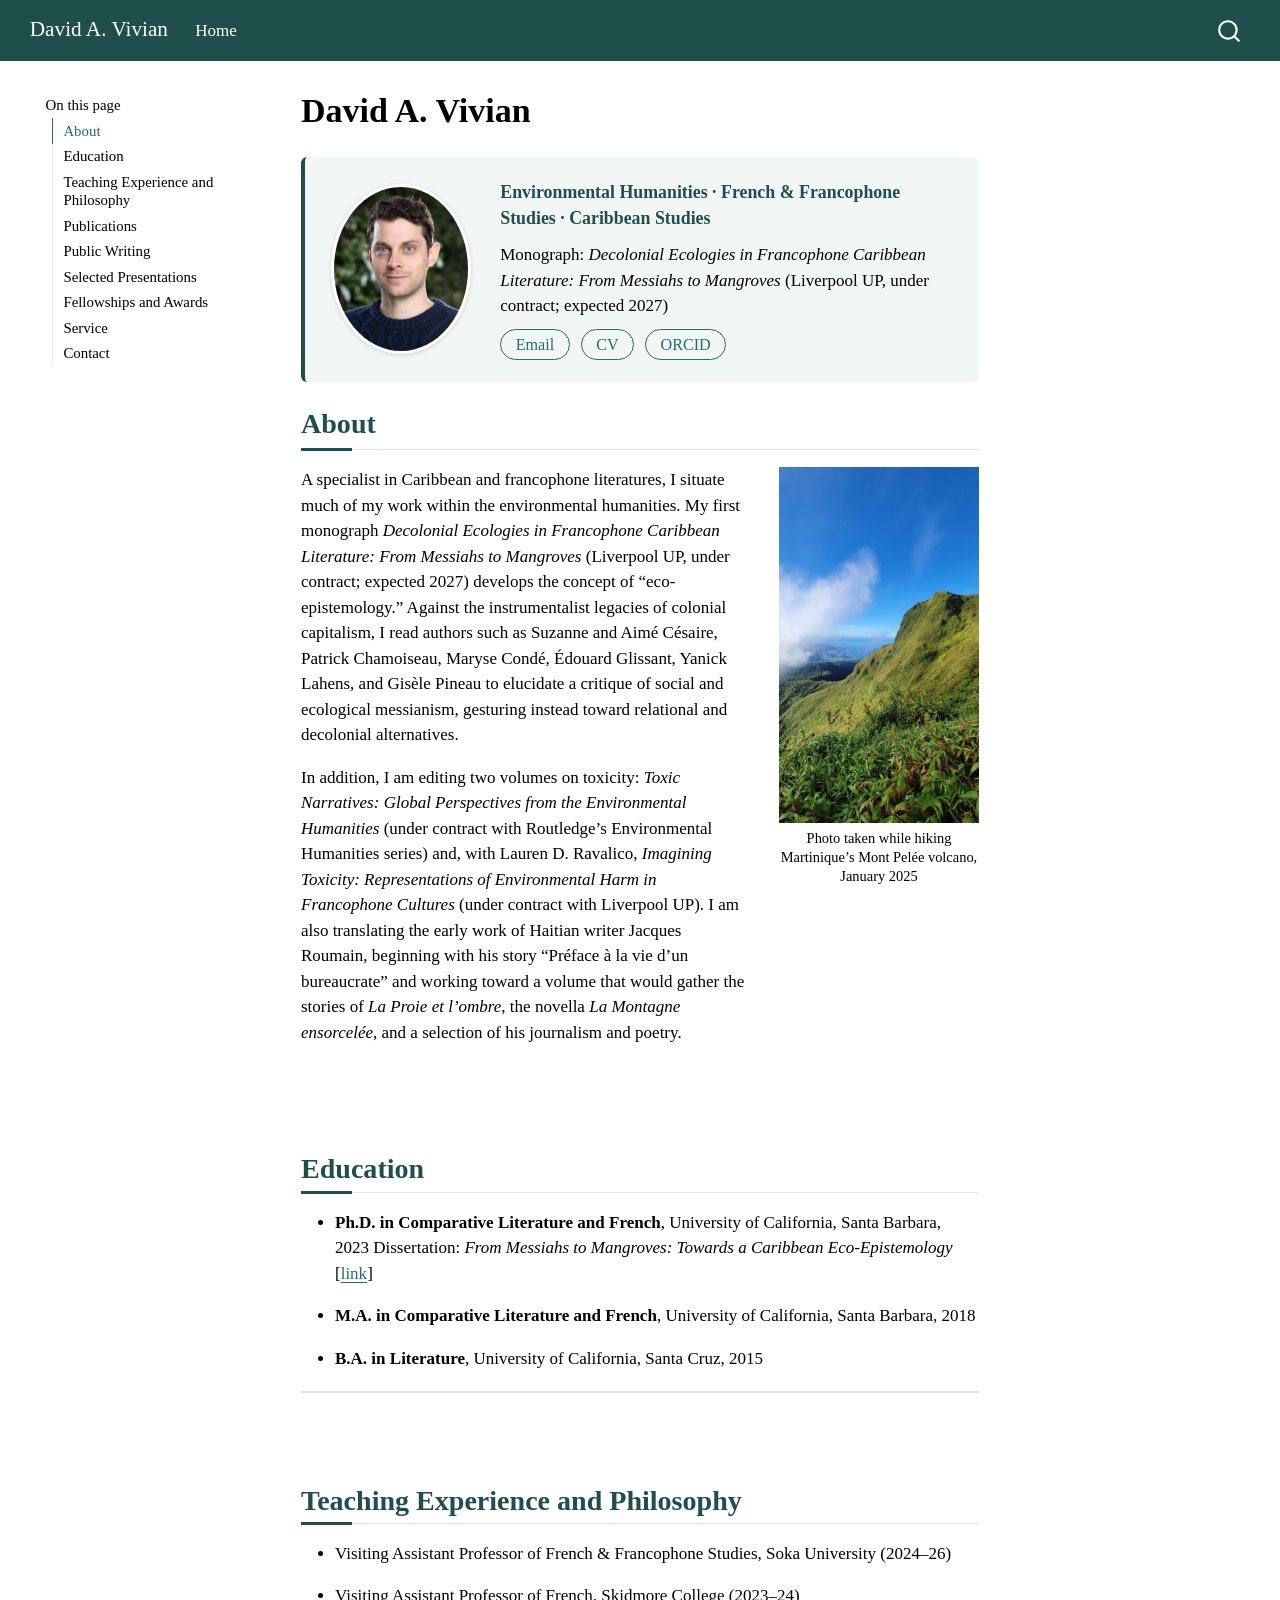
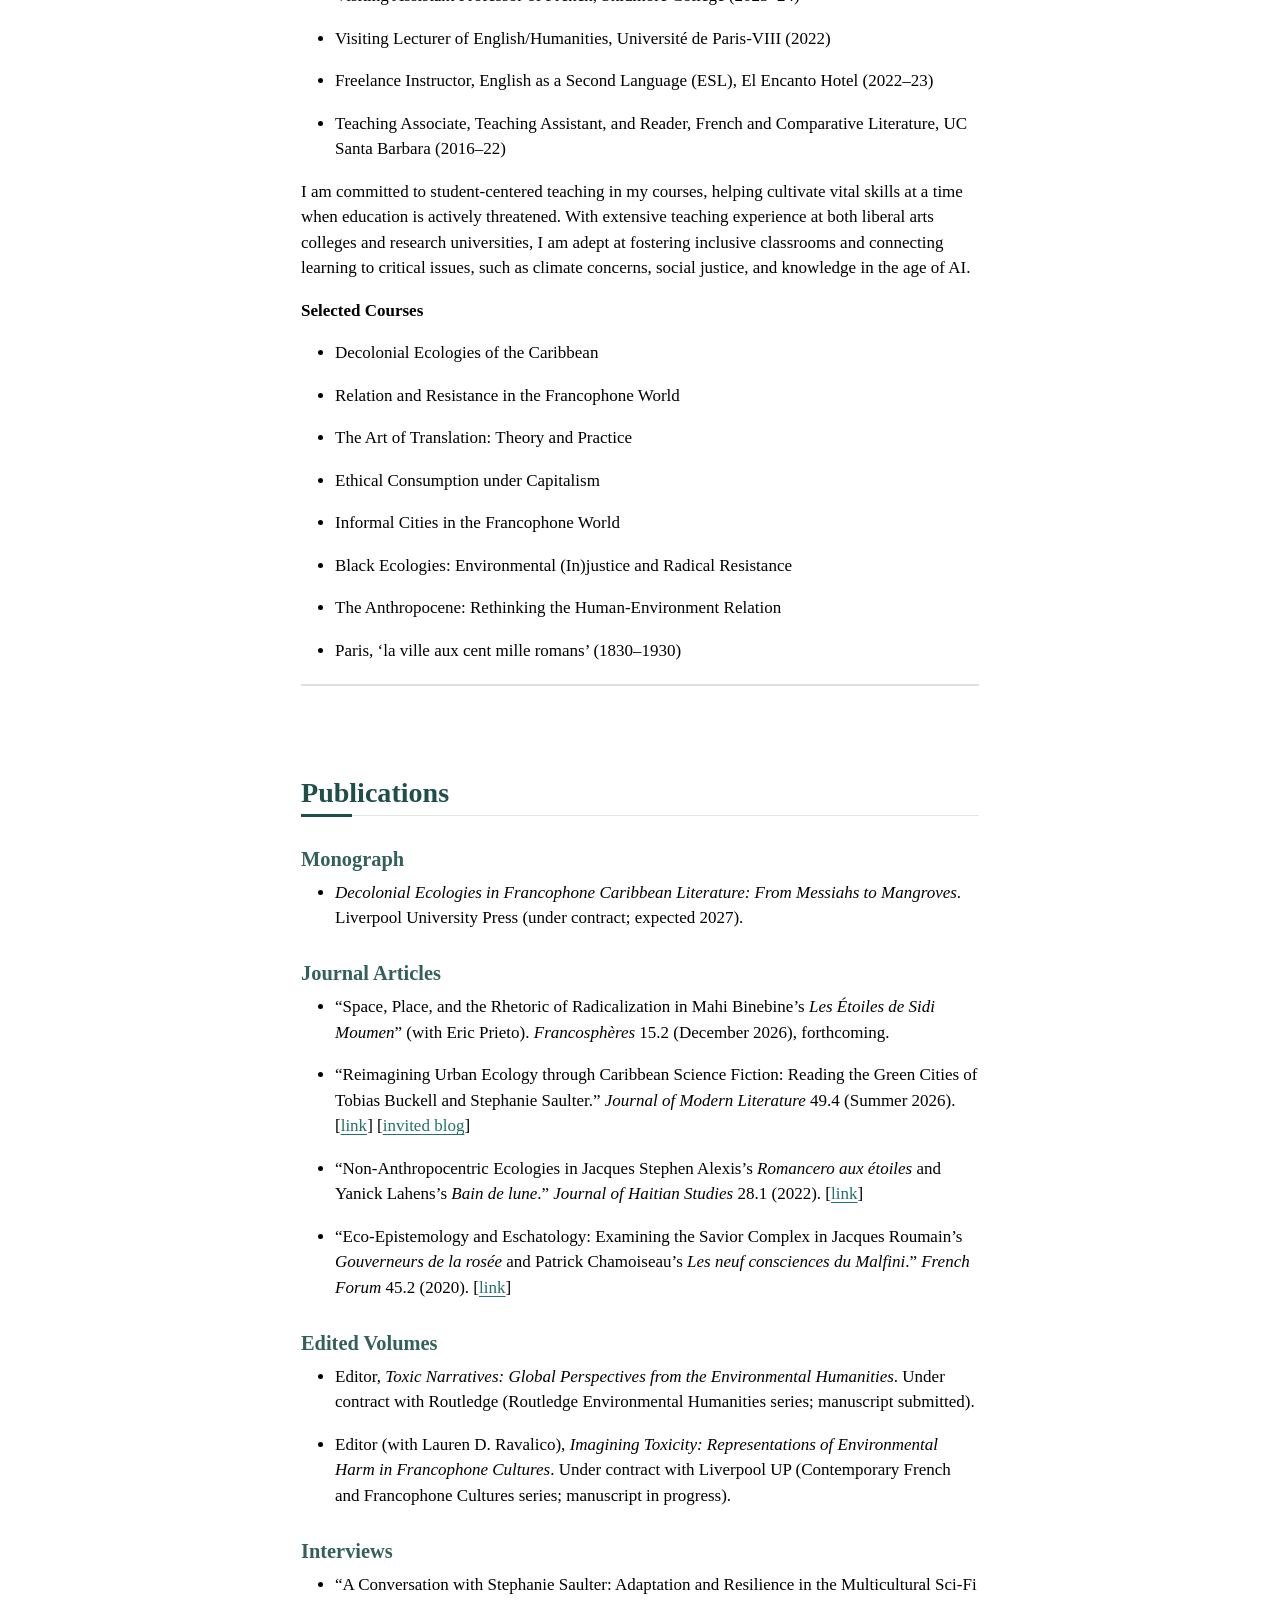
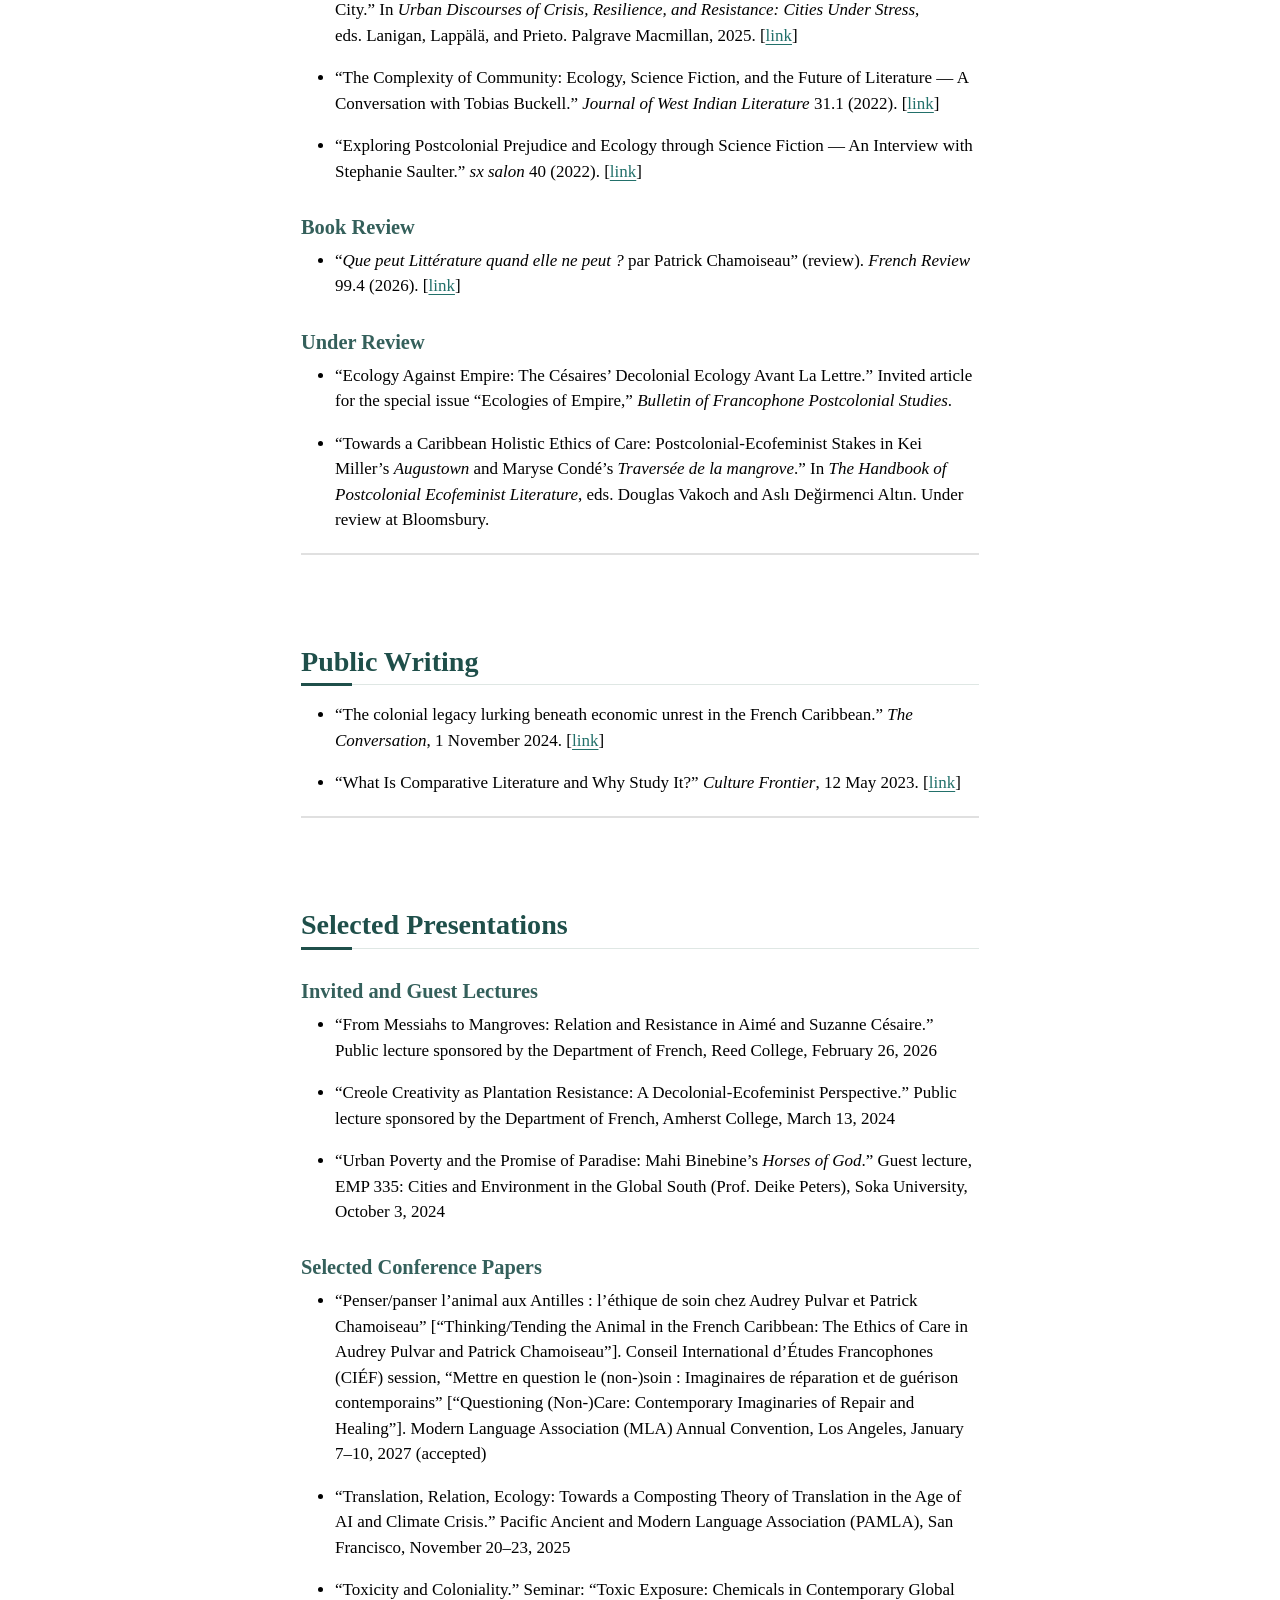
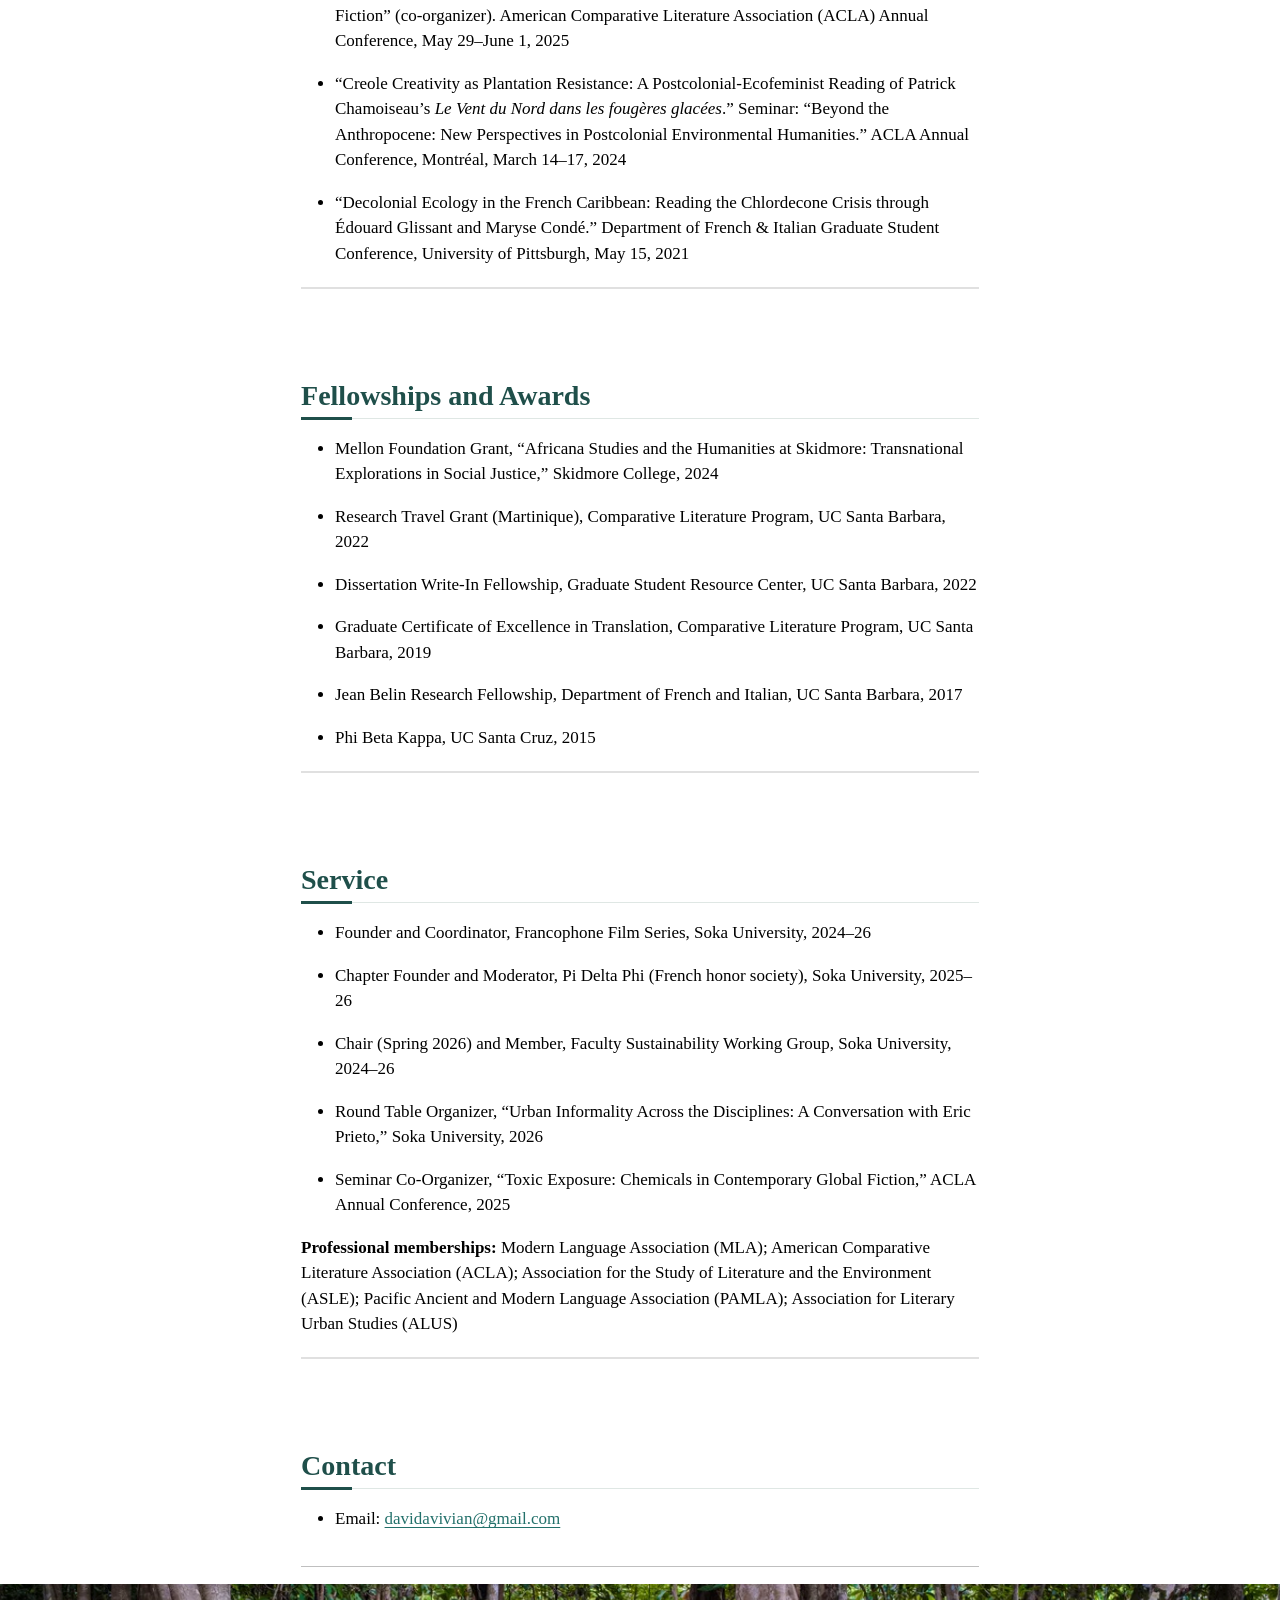
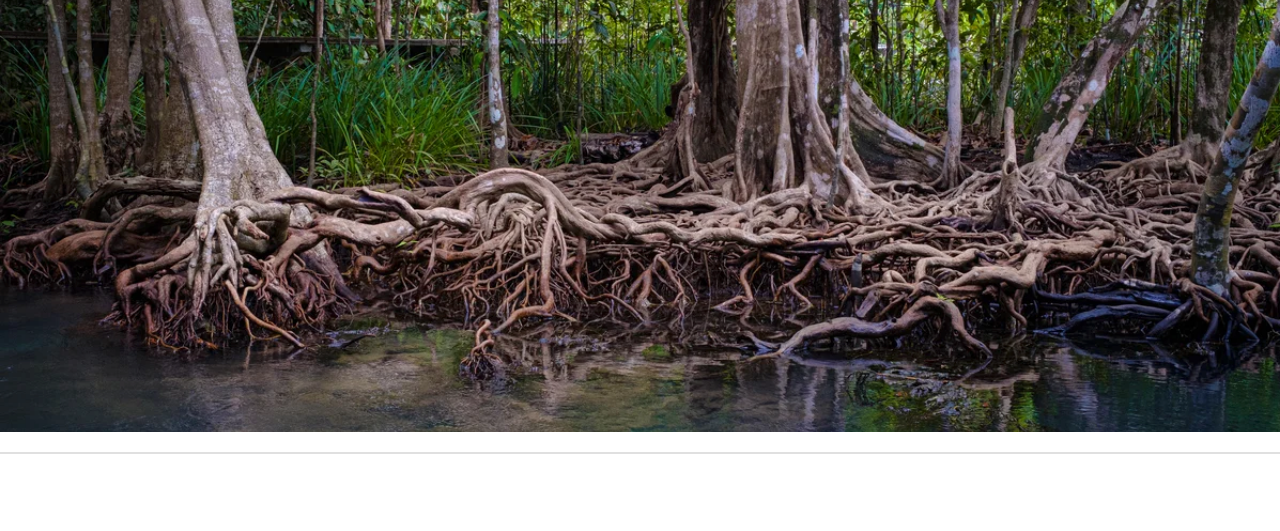
==== commit 60e40d13: "Built site for gh-pages" ====
--- a/index.html
+++ b/index.html
@@ -2,7 +2,7 @@
 <html xmlns="http://www.w3.org/1999/xhtml" lang="en" xml:lang="en"><head>
 
 <meta charset="utf-8">
-<meta name="generator" content="quarto-1.10.19">
+<meta name="generator" content="quarto-1.10.20">
 
 <meta name="viewport" content="width=device-width, initial-scale=1.0, user-scalable=yes">
 
@@ -42,10 +42,10 @@
 <script src="site_libs/quarto-html/tippy.umd.min.js"></script>
 <script src="site_libs/quarto-html/anchor.min.js"></script>
 <link href="site_libs/quarto-html/tippy.css" rel="stylesheet">
-<link href="site_libs/quarto-html/quarto-syntax-highlighting-bf27225e3a48a9273f3daa8f8e829971.css" rel="stylesheet" id="quarto-text-highlighting-styles">
+<link href="site_libs/quarto-html/quarto-syntax-highlighting-17888a1159294d3eb470f19f6f52f5a5.css" rel="stylesheet" id="quarto-text-highlighting-styles">
 <script src="site_libs/bootstrap/bootstrap.min.js"></script>
 <link href="site_libs/bootstrap/bootstrap-icons.css" rel="stylesheet">
-<link href="site_libs/bootstrap/bootstrap-99e8f89d301762845a5c071b850fc4ee.min.css" rel="stylesheet" append-hash="true" id="quarto-bootstrap" data-mode="light">
+<link href="site_libs/bootstrap/bootstrap-525837a7ec6b12fd303ae7db0a999b3c.min.css" rel="stylesheet" append-hash="true" id="quarto-bootstrap" data-mode="light">
 <script id="quarto-search-options" type="application/json">{
   "location": "navbar",
   "copy-button": false,
@@ -168,7 +168,7 @@
 <div class="hero-text">
 <p><span class="hero-fields">Environmental Humanities · French &amp; Francophone Studies · Caribbean Studies</span></p>
 <p><span class="hero-tagline">Monograph: <em>Decolonial Ecologies in Francophone Caribbean Literature: From Messiahs to Mangroves</em> (Liverpool UP, under contract; expected 2027)</span></p>
-<p><a href="mailto:davidavivian@gmail.com" class="hero-link">Email</a> <a href="Vivian_CV.pdf" class="hero-link">CV</a> <a href="https://orcid.org/0009-0005-4482-3273" class="hero-link">ORCID</a></p>
+<p><a href="mailto:davidavivian@gmail.com" class="hero-link">Email</a> <a href="Vivian_CV.pdf?v=2026-10-30" class="hero-link">CV</a> <a href="https://orcid.org/0009-0005-4482-3273" class="hero-link">ORCID</a></p>
 </div>
 </div>
 <section id="about" class="level2">
@@ -253,7 +253,7 @@
 <section id="under-review" class="level3">
 <h3 class="anchored" data-anchor-id="under-review">Under Review</h3>
 <ul>
-<li><p>“Ecology Against Empire: The Césaires’ Decolonial Ecology Avant La Lettre.” Invited article for the special issue “Ecologies of Empire,” <em>Bulletin of Francophone Postcolonial Studies</em>. Under review.</p></li>
+<li><p>“Ecology Against Empire: The Césaires’ Decolonial Ecology Avant La Lettre.” Invited article for the special issue “Ecologies of Empire,” <em>Bulletin of Francophone Postcolonial Studies</em>.</p></li>
 <li><p>“Towards a Caribbean Holistic Ethics of Care: Postcolonial-Ecofeminist Stakes in Kei Miller’s <em>Augustown</em> and Maryse Condé’s <em>Traversée de la mangrove</em>.” In <em>The Handbook of Postcolonial Ecofeminist Literature</em>, eds.&nbsp;Douglas Vakoch and Aslı Değirmenci Altın. Under review at Bloomsbury.</p></li>
 </ul>
 </section>
--- a/site_libs/quarto-html/quarto-syntax-highlighting-17888a1159294d3eb470f19f6f52f5a5.css
+++ b/site_libs/quarto-html/quarto-syntax-highlighting-17888a1159294d3eb470f19f6f52f5a5.css
@@ -0,0 +1,236 @@
+/* quarto syntax highlight colors */
+:root {
+  --quarto-hl-ot-color: #003B4F;
+  --quarto-hl-at-color: #657422;
+  --quarto-hl-ss-color: #20794D;
+  --quarto-hl-an-color: #5E5E5E;
+  --quarto-hl-fu-color: #4758AB;
+  --quarto-hl-st-color: #20794D;
+  --quarto-hl-cf-color: #003B4F;
+  --quarto-hl-op-color: #5E5E5E;
+  --quarto-hl-er-color: #AD0000;
+  --quarto-hl-bn-color: #AD0000;
+  --quarto-hl-al-color: #AD0000;
+  --quarto-hl-va-color: #111111;
+  --quarto-hl-bu-color: inherit;
+  --quarto-hl-ex-color: inherit;
+  --quarto-hl-pp-color: #AD0000;
+  --quarto-hl-in-color: #5E5E5E;
+  --quarto-hl-vs-color: #20794D;
+  --quarto-hl-wa-color: #5E5E5E;
+  --quarto-hl-do-color: #5E5E5E;
+  --quarto-hl-im-color: #00769E;
+  --quarto-hl-ch-color: #20794D;
+  --quarto-hl-dt-color: #AD0000;
+  --quarto-hl-fl-color: #AD0000;
+  --quarto-hl-co-color: #5E5E5E;
+  --quarto-hl-cv-color: #5E5E5E;
+  --quarto-hl-cn-color: #8f5902;
+  --quarto-hl-sc-color: #5E5E5E;
+  --quarto-hl-dv-color: #AD0000;
+  --quarto-hl-kw-color: #003B4F;
+}
+
+/* other quarto variables */
+:root {
+  --quarto-font-monospace: SFMono-Regular, Menlo, Monaco, Consolas, "Liberation Mono", "Courier New", monospace;
+}
+
+/* syntax highlight based on Pandoc's rules */
+pre > code.sourceCode > span {
+  color: #003B4F;
+}
+
+code.sourceCode > span {
+  color: #003B4F;
+}
+
+div.sourceCode,
+div.sourceCode pre.sourceCode {
+  color: #003B4F;
+}
+
+/* Normal */
+code span {
+  color: #003B4F;
+}
+
+/* Alert */
+code span.al {
+  color: #AD0000;
+  font-style: inherit;
+}
+
+/* Annotation */
+code span.an {
+  color: #5E5E5E;
+  font-style: inherit;
+}
+
+/* Attribute */
+code span.at {
+  color: #657422;
+  font-style: inherit;
+}
+
+/* BaseN */
+code span.bn {
+  color: #AD0000;
+  font-style: inherit;
+}
+
+/* BuiltIn */
+code span.bu {
+  font-style: inherit;
+}
+
+/* ControlFlow */
+code span.cf {
+  color: #003B4F;
+  font-weight: bold;
+  font-style: inherit;
+}
+
+/* Char */
+code span.ch {
+  color: #20794D;
+  font-style: inherit;
+}
+
+/* Constant */
+code span.cn {
+  color: #8f5902;
+  font-style: inherit;
+}
+
+/* Comment */
+code span.co {
+  color: #5E5E5E;
+  font-style: inherit;
+}
+
+/* CommentVar */
+code span.cv {
+  color: #5E5E5E;
+  font-style: italic;
+}
+
+/* Documentation */
+code span.do {
+  color: #5E5E5E;
+  font-style: italic;
+}
+
+/* DataType */
+code span.dt {
+  color: #AD0000;
+  font-style: inherit;
+}
+
+/* DecVal */
+code span.dv {
+  color: #AD0000;
+  font-style: inherit;
+}
+
+/* Error */
+code span.er {
+  color: #AD0000;
+  font-style: inherit;
+}
+
+/* Extension */
+code span.ex {
+  font-style: inherit;
+}
+
+/* Float */
+code span.fl {
+  color: #AD0000;
+  font-style: inherit;
+}
+
+/* Function */
+code span.fu {
+  color: #4758AB;
+  font-style: inherit;
+}
+
+/* Import */
+code span.im {
+  color: #00769E;
+  font-style: inherit;
+}
+
+/* Information */
+code span.in {
+  color: #5E5E5E;
+  font-style: inherit;
+}
+
+/* Keyword */
+code span.kw {
+  color: #003B4F;
+  font-weight: bold;
+  font-style: inherit;
+}
+
+/* Operator */
+code span.op {
+  color: #5E5E5E;
+  font-style: inherit;
+}
+
+/* Other */
+code span.ot {
+  color: #003B4F;
+  font-style: inherit;
+}
+
+/* Preprocessor */
+code span.pp {
+  color: #AD0000;
+  font-style: inherit;
+}
+
+/* SpecialChar */
+code span.sc {
+  color: #5E5E5E;
+  font-style: inherit;
+}
+
+/* SpecialString */
+code span.ss {
+  color: #20794D;
+  font-style: inherit;
+}
+
+/* String */
+code span.st {
+  color: #20794D;
+  font-style: inherit;
+}
+
+/* Variable */
+code span.va {
+  color: #111111;
+  font-style: inherit;
+}
+
+/* VerbatimString */
+code span.vs {
+  color: #20794D;
+  font-style: inherit;
+}
+
+/* Warning */
+code span.wa {
+  color: #5E5E5E;
+  font-style: italic;
+}
+
+.prevent-inlining {
+  content: "</";
+}
+
+/*# sourceMappingURL=fadfc755eec066e9e3d699cf819c3e33.css.map */
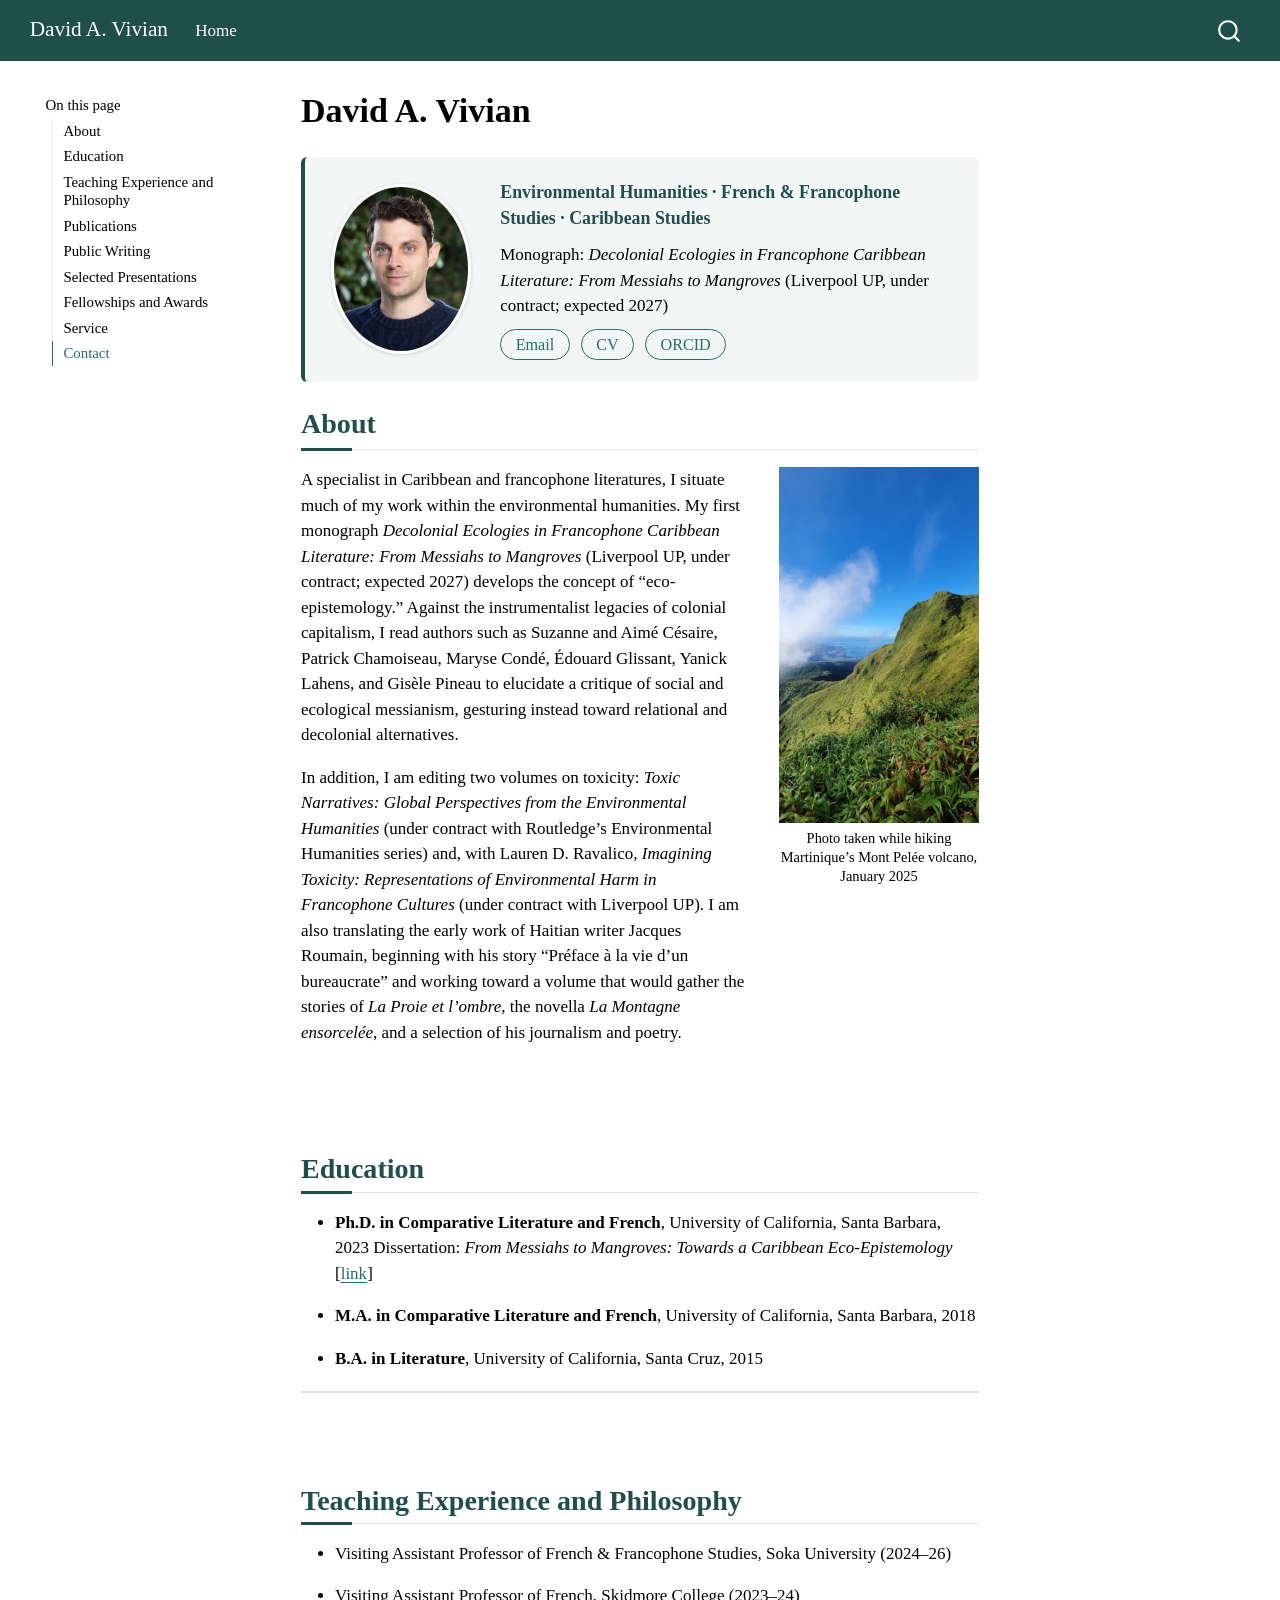
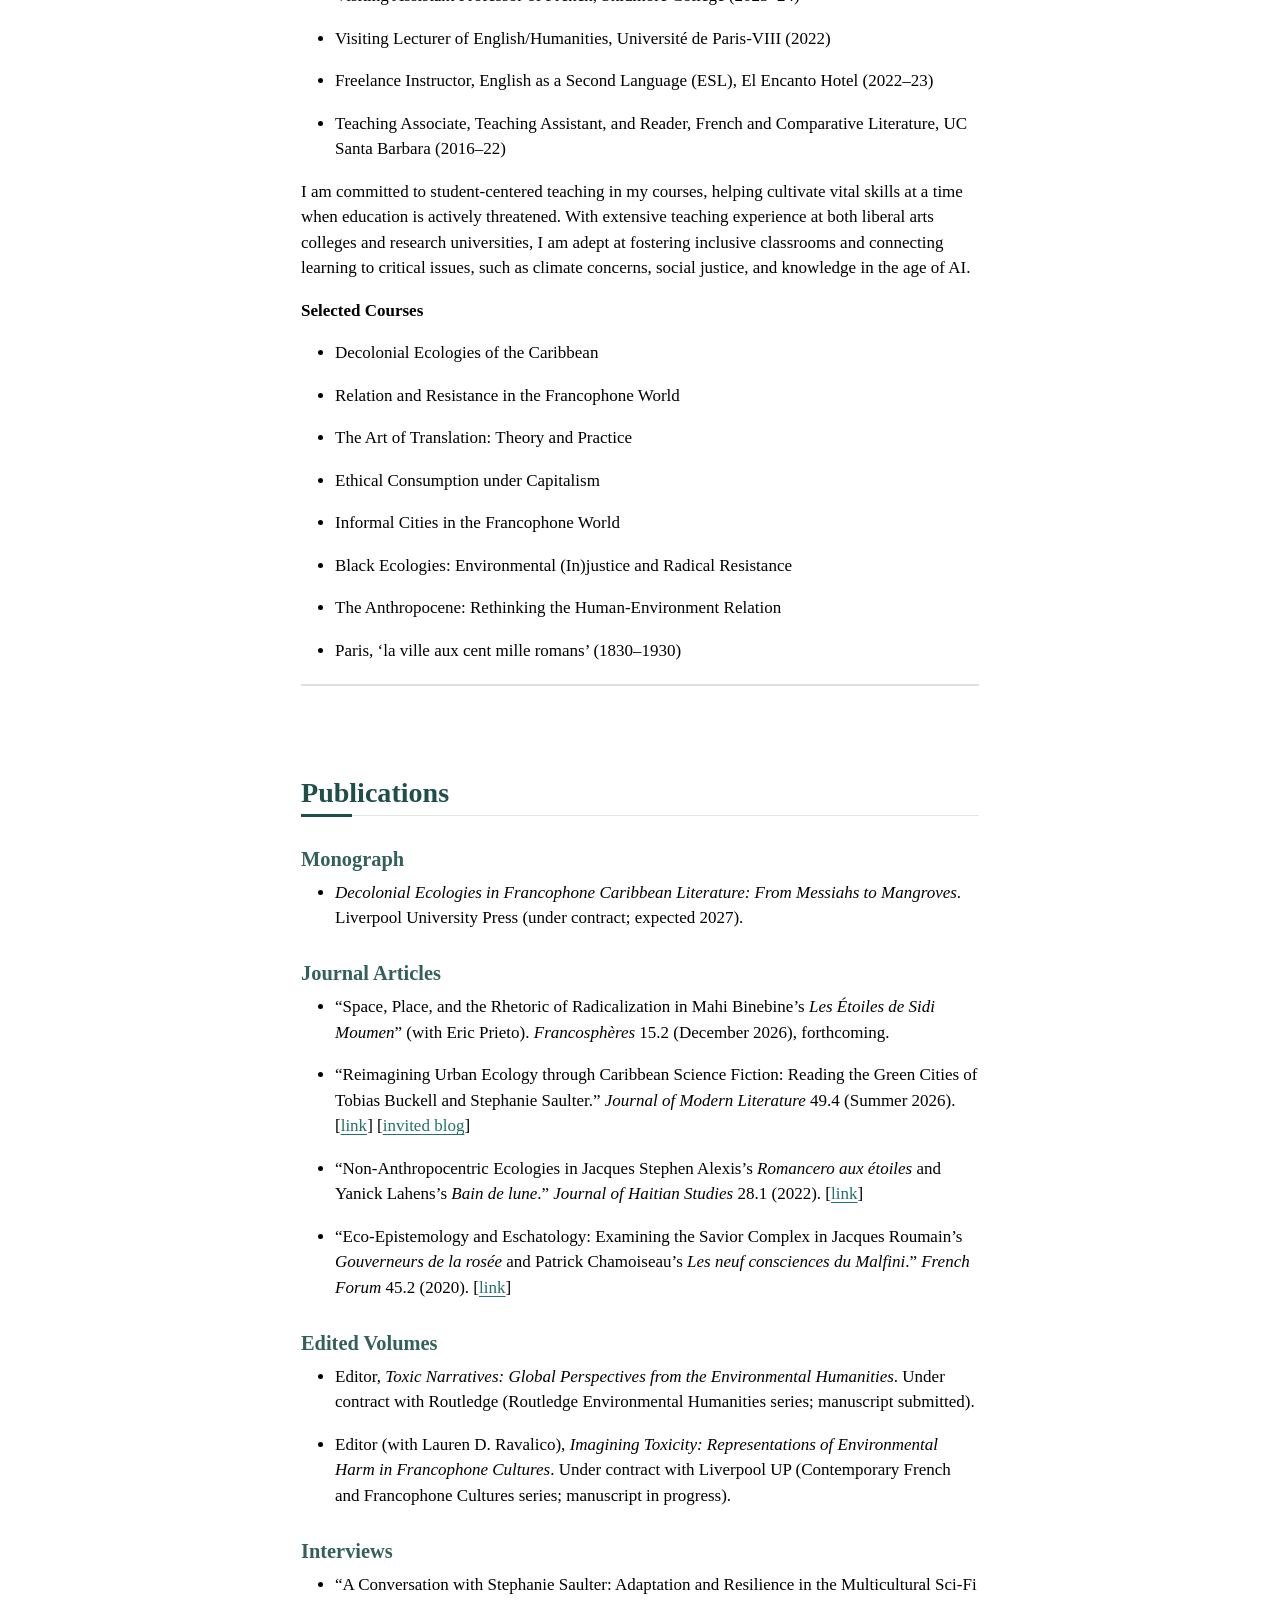
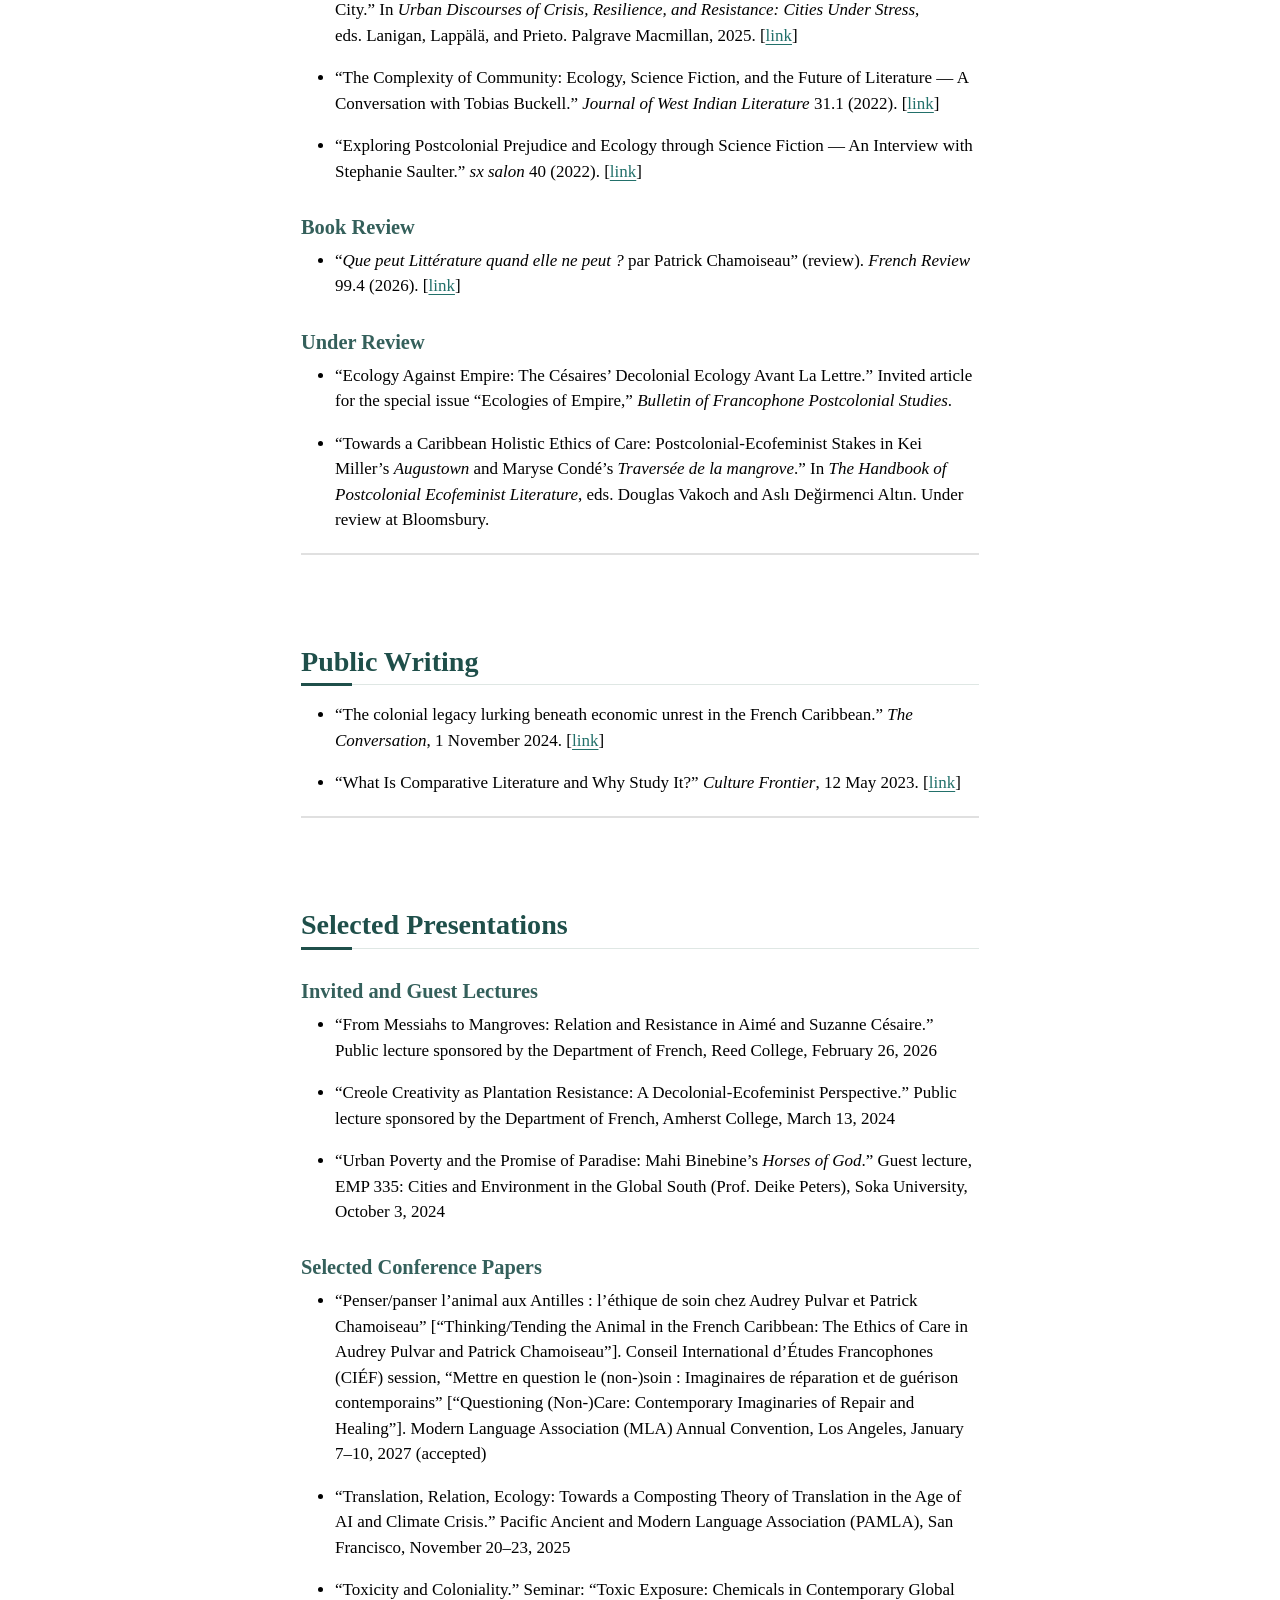
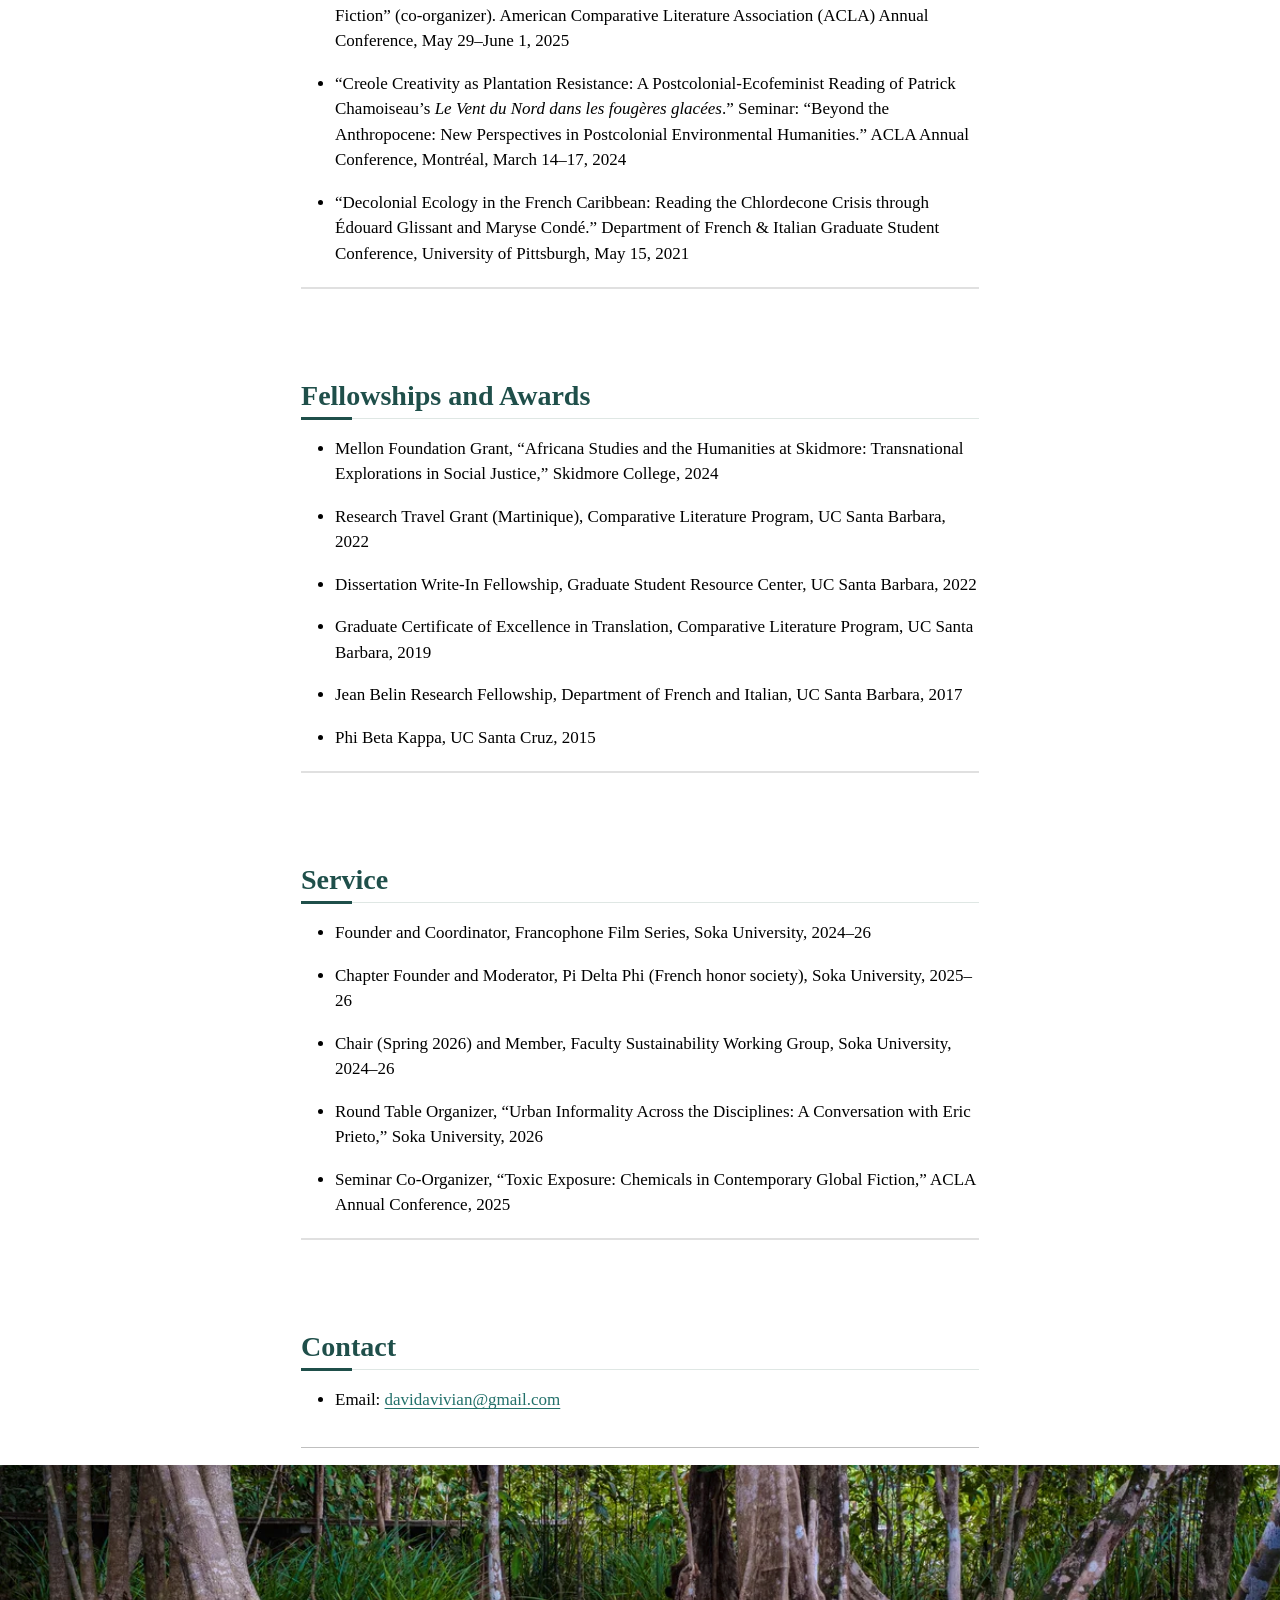
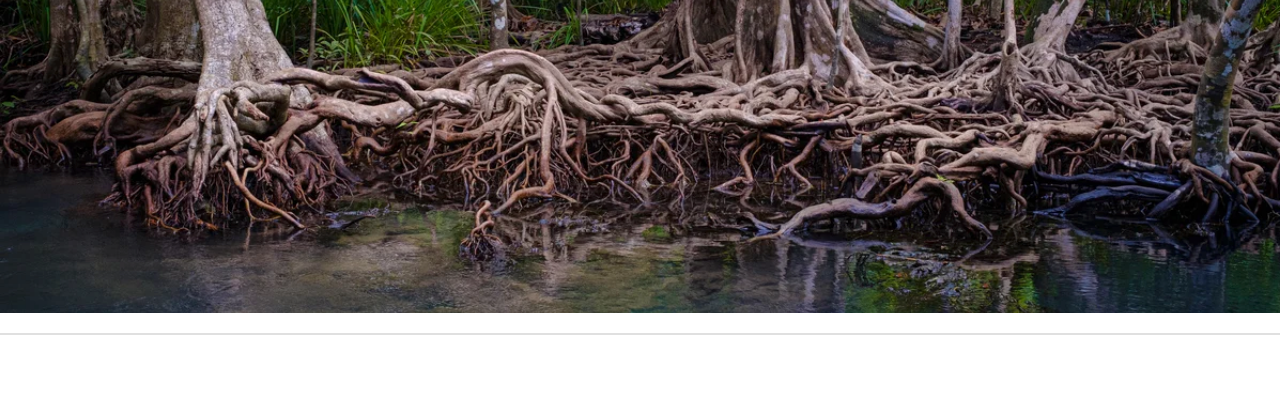
==== commit 2ddd3b11: "Built site for gh-pages" ====
--- a/index.html
+++ b/index.html
@@ -2,7 +2,7 @@
 <html xmlns="http://www.w3.org/1999/xhtml" lang="en" xml:lang="en"><head>
 
 <meta charset="utf-8">
-<meta name="generator" content="quarto-1.10.20">
+<meta name="generator" content="quarto-1.11.9">
 
 <meta name="viewport" content="width=device-width, initial-scale=1.0, user-scalable=yes">
 
@@ -38,14 +38,15 @@
 <meta name="quarto:offset" content="./">
 <script src="site_libs/quarto-html/quarto.js" type="module"></script>
 <script src="site_libs/quarto-html/tabsets/tabsets.js" type="module"></script>
+<script src="site_libs/quarto-html/scrollable-regions/scrollable-regions.js" type="module"></script>
 <script src="site_libs/quarto-html/popper.min.js"></script>
 <script src="site_libs/quarto-html/tippy.umd.min.js"></script>
 <script src="site_libs/quarto-html/anchor.min.js"></script>
 <link href="site_libs/quarto-html/tippy.css" rel="stylesheet">
-<link href="site_libs/quarto-html/quarto-syntax-highlighting-17888a1159294d3eb470f19f6f52f5a5.css" rel="stylesheet" id="quarto-text-highlighting-styles">
+<link href="site_libs/quarto-html/quarto-syntax-highlighting-63b5708e65d6cd79cd7618c58d0c21e7.css" rel="stylesheet" id="quarto-text-highlighting-styles">
 <script src="site_libs/bootstrap/bootstrap.min.js"></script>
 <link href="site_libs/bootstrap/bootstrap-icons.css" rel="stylesheet">
-<link href="site_libs/bootstrap/bootstrap-525837a7ec6b12fd303ae7db0a999b3c.min.css" rel="stylesheet" append-hash="true" id="quarto-bootstrap" data-mode="light">
+<link href="site_libs/bootstrap/bootstrap-c2e37409ef9c8390b15f0a7e49d99408.min.css" rel="stylesheet" append-hash="true" id="quarto-bootstrap" data-mode="light">
 <script id="quarto-search-options" type="application/json">{
   "location": "navbar",
   "copy-button": false,
@@ -77,19 +78,18 @@
 
 </head>
 
-<body class="floating nav-fixed quarto-light">
+<body class="floating nav-fixed quarto-light"><a id="quarto-skip-link" class="visually-hidden-focusable" href="#quarto-document-content">Skip to main content</a>
 
 <div id="quarto-search-results"></div>
   <header id="quarto-header" class="headroom fixed-top">
-    <nav class="navbar navbar-expand-lg " data-bs-theme="dark">
+    <nav class="navbar navbar-expand-lg " data-bs-theme="dark" aria-label="Site">
       <div class="navbar-container container-fluid">
       <div class="navbar-brand-container mx-auto">
     <a class="navbar-brand" href="./index.html">
     <span class="navbar-title">David A. Vivian</span>
     </a>
   </div>
-            <div id="quarto-search" class="" title="Search"></div>
-          <button class="navbar-toggler" type="button" data-bs-toggle="collapse" data-bs-target="#navbarCollapse" aria-controls="navbarCollapse" role="menu" aria-expanded="false" aria-label="Toggle navigation" onclick="if (window.quartoToggleHeadroom) { window.quartoToggleHeadroom(); }">
+          <button class="navbar-toggler" type="button" data-bs-toggle="collapse" data-bs-target="#navbarCollapse" aria-controls="navbarCollapse" aria-expanded="false" aria-label="Toggle navigation" onclick="if (window.quartoToggleHeadroom) { window.quartoToggleHeadroom(); }">
   <span class="navbar-toggler-icon"></span>
 </button>
           <div class="collapse navbar-collapse" id="navbarCollapse">
@@ -102,14 +102,15 @@
           </div> <!-- /navcollapse -->
             <div class="quarto-navbar-tools">
 </div>
+            <div id="quarto-search" class="" title="Search"></div>
       </div> <!-- /container-fluid -->
     </nav>
 </header>
 <!-- content -->
 <div id="quarto-content" class="quarto-container page-columns page-rows-contents page-layout-article page-navbar">
 <!-- sidebar -->
-  <nav id="quarto-sidebar" class="sidebar collapse collapse-horizontal quarto-sidebar-collapse-item sidebar-navigation floating overflow-auto">
-    <nav id="TOC" role="doc-toc" class="toc-active">
+  <nav id="quarto-sidebar" class="sidebar collapse collapse-horizontal quarto-sidebar-collapse-item sidebar-navigation floating overflow-auto" aria-label="Section">
+    <nav id="TOC" role="doc-toc" aria-labelledby="toc-title" class="toc-active">
     <h2 id="toc-title">On this page</h2>
    
   <ul>
@@ -142,7 +143,7 @@
     <div id="quarto-margin-sidebar" class="sidebar margin-sidebar zindex-bottom">
     </div>
 <!-- main -->
-<main class="content page-columns page-full" id="quarto-document-content">
+<main class="content page-columns page-full" id="quarto-document-content" tabindex="-1">
 
 <header id="title-block-header" class="quarto-title-block default">
 <div class="quarto-title">
@@ -306,7 +307,6 @@
 <li><p>Round Table Organizer, “Urban Informality Across the Disciplines: A Conversation with Eric Prieto,” Soka University, 2026</p></li>
 <li><p>Seminar Co-Organizer, “Toxic Exposure: Chemicals in Contemporary Global Fiction,” ACLA Annual Conference, 2025</p></li>
 </ul>
-<p><strong>Professional memberships:</strong> Modern Language Association (MLA); American Comparative Literature Association (ACLA); Association for the Study of Literature and the Environment (ASLE); Pacific Ancient and Modern Language Association (PAMLA); Association for Literary Urban Studies (ALUS)</p>
 </section>
 <section id="contact" class="level2 section-title page-columns page-full">
 <h2 class="section-title anchored" data-anchor-id="contact">Contact</h2>
@@ -409,7 +409,8 @@
           return filterRegex.test(href) || localhostRegex.test(href) || mailtoRegex.test(href);
       }
       // Inspect non-navigation links and adorn them if external
-     var links = window.document.querySelectorAll('a[href]:not(.nav-link):not(.navbar-brand):not(.toc-action):not(.sidebar-link):not(.sidebar-item-toggle):not(.pagination-link):not(.no-external):not([aria-hidden]):not(.dropdown-item):not(.quarto-navigation-tool):not(.about-link)');
+      window.quartoDecorateExternalLinks = function (root) {
+     var links = (root || window.document).querySelectorAll('a[href]:not(.nav-link):not(.navbar-brand):not(.toc-action):not(.sidebar-link):not(.sidebar-item-toggle):not(.pagination-link):not(.no-external):not([aria-hidden]):not(.dropdown-item):not(.quarto-navigation-tool):not(.about-link)');
       for (var i=0; i<links.length; i++) {
         const link = links[i];
         if (!isInternal(link.href)) {
@@ -418,8 +419,69 @@
           if (link.dataset.originalHref !== undefined) {
             link.href = link.dataset.originalHref;
           }
-        }
-      }
+          if (!link.classList.contains('no-external-icon')) {
+          }
+        }
+      }
+      };
+      window.quartoDecorateExternalLinks(window.document);
+    // Esc closes the popup (WCAG 1.4.13) and focus leaving both trigger and
+    // popup closes it (WCAG 2.4.11); tippy handles neither for interactive popups.
+    const hideOnEscAndFocusOut = {
+      name: 'hideOnEscAndFocusOut',
+      defaultValue: true,
+      fn(instance) {
+        const dismiss = () => {
+          // A show scheduled by the trigger delay would otherwise reopen it
+          instance.clearDelayTimeouts();
+          instance.hide();
+        };
+        const onKeyDown = (event) => {
+          if (event.key !== 'Escape') {
+            return;
+          }
+          // Keep Esc from also reaching page handlers (e.g. reveal.js overview),
+          // except an open reveal.js slide menu, which Esc should close too.
+          // The menu handles keys only when its keyboard option is on.
+          const menuHandlesEsc = window.Reveal?.getPlugin?.('menu')?.isOpen() &&
+            window.Reveal.getConfig().menu?.keyboard !== false;
+          if (!menuHandlesEsc) {
+            event.stopPropagation();
+          }
+          if (instance.popper.contains(window.document.activeElement)) {
+            // Disabled while refocusing so the focus trigger does not reopen it
+            instance.disable();
+            instance.reference.focus();
+            instance.enable();
+          }
+          dismiss();
+        };
+        const onFocusOut = (event) => {
+          const target = event.relatedTarget;
+          if (target && !instance.reference.contains(target) &&
+              !instance.popper.contains(target)) {
+            dismiss();
+          }
+        };
+        // On the trigger too: a click trigger (code-annotations: select) has no
+        // blur handling. Attached for the instance's lifetime so leaving the
+        // trigger also cancels a show still pending on the trigger delay.
+        instance.reference.addEventListener('focusout', onFocusOut);
+        return {
+          onShow() {
+            window.document.addEventListener('keydown', onKeyDown, true);
+            instance.popper.addEventListener('focusout', onFocusOut);
+          },
+          onHide() {
+            window.document.removeEventListener('keydown', onKeyDown, true);
+            instance.popper.removeEventListener('focusout', onFocusOut);
+          },
+          onDestroy() {
+            instance.reference.removeEventListener('focusout', onFocusOut);
+          },
+        };
+      },
+    };
     function tippyHover(el, contentFn, onTriggerFn, onUntriggerFn) {
       const config = {
         allowHTML: true,
@@ -433,6 +495,7 @@
         interactiveBorder: 10,
         theme: 'quarto',
         placement: 'bottom-start',
+        plugins: [hideOnEscAndFocusOut],
       };
       if (contentFn) {
         config.content = contentFn;
@@ -595,44 +658,54 @@
           const lineIds = lines.map((line) => {
             return targetCell + "-" + line;
           })
-          let top = null;
-          let height = null;
-          let parent = null;
+          // Each band is positioned against its own containing block, which is
+          // not the offsetParent of the lines, so place it from client rects.
+          const placeBand = (band, firstEl, lastEl, codeBlock) => {
+            const container = band.offsetParent;
+            if (container === null) {
+              return;
+            }
+            const containerRect = container.getBoundingClientRect();
+            // Reveal.js scales slides with a transform, so convert client
+            // pixels back to the CSS pixels of the container.
+            const scale = containerRect.height / container.offsetHeight || 1;
+            const firstRect = firstEl.getBoundingClientRect();
+            const lastRect = lastEl.getBoundingClientRect();
+            const top = (firstRect.top - containerRect.top) / scale - container.clientTop + container.scrollTop;
+            const height = (lastRect.bottom - firstRect.top) / scale;
+            band.style.top = top - 2 + "px";
+            band.style.height = height + 4 + "px";
+            if (codeBlock) {
+              // Without the copy button wrapper, the containing block is wider
+              // than the code block, so span the code block explicitly.
+              const blockRect = codeBlock.getBoundingClientRect();
+              band.style.left = (blockRect.left - containerRect.left) / scale - container.clientLeft + container.scrollLeft + "px";
+              band.style.width = blockRect.width / scale + "px";
+            }
+          };
           if (lineIds.length > 0) {
-              //compute the position of the single el (top and bottom and make a div)
-              const el = window.document.getElementById(lineIds[0]);
-              top = el.offsetTop;
-              height = el.offsetHeight;
-              parent = el.parentElement.parentElement;
-            if (lineIds.length > 1) {
-              const lastEl = window.document.getElementById(lineIds[lineIds.length - 1]);
-              const bottom = lastEl.offsetTop + lastEl.offsetHeight;
-              height = bottom - top;
+            const el = window.document.getElementById(lineIds[0]);
+            const lastEl = window.document.getElementById(lineIds[lineIds.length - 1]);
+            const parent = el.parentElement.parentElement;
+            // cook up a div (if necessary) and position it
+            let div = window.document.getElementById("code-annotation-line-highlight");
+            if (div === null) {
+              div = window.document.createElement("div");
+              div.setAttribute("id", "code-annotation-line-highlight");
+              div.style.position = 'absolute';
+              parent.appendChild(div);
             }
-            if (top !== null && height !== null && parent !== null) {
-              // cook up a div (if necessary) and position it 
-              let div = window.document.getElementById("code-annotation-line-highlight");
-              if (div === null) {
-                div = window.document.createElement("div");
-                div.setAttribute("id", "code-annotation-line-highlight");
-                div.style.position = 'absolute';
-                parent.appendChild(div);
-              }
-              div.style.top = top - 2 + "px";
-              div.style.height = height + 4 + "px";
-              div.style.left = 0;
-              let gutterDiv = window.document.getElementById("code-annotation-line-highlight-gutter");
-              if (gutterDiv === null) {
-                gutterDiv = window.document.createElement("div");
-                gutterDiv.setAttribute("id", "code-annotation-line-highlight-gutter");
-                gutterDiv.style.position = 'absolute';
-                const codeCell = window.document.getElementById(targetCell);
-                const gutter = codeCell.querySelector('.code-annotation-gutter');
-                gutter.appendChild(gutterDiv);
-              }
-              gutterDiv.style.top = top - 2 + "px";
-              gutterDiv.style.height = height + 4 + "px";
+            placeBand(div, el, lastEl, parent.closest("div.sourceCode") || parent);
+            let gutterDiv = window.document.getElementById("code-annotation-line-highlight-gutter");
+            if (gutterDiv === null) {
+              gutterDiv = window.document.createElement("div");
+              gutterDiv.setAttribute("id", "code-annotation-line-highlight-gutter");
+              gutterDiv.style.position = 'absolute';
+              const codeCell = window.document.getElementById(targetCell);
+              const gutter = codeCell.querySelector('.code-annotation-gutter');
+              gutter.appendChild(gutterDiv);
             }
+            placeBand(gutterDiv, el, lastEl);
             selectedAnnoteEl = annoteEl;
           }
         };
@@ -731,6 +804,9 @@
     }
   });
   </script>
+  <script type="application/javascript">
+  window.quartoScrollableRegionsLabels = {"code":"Scrollable code","output":"Scrollable output"};
+  </script>
 </div> <!-- /content -->
 
 
--- a/site_libs/quarto-html/quarto-syntax-highlighting-63b5708e65d6cd79cd7618c58d0c21e7.css
+++ b/site_libs/quarto-html/quarto-syntax-highlighting-63b5708e65d6cd79cd7618c58d0c21e7.css
@@ -0,0 +1,236 @@
+/* quarto syntax highlight colors */
+:root {
+  --quarto-hl-ot-color: #003B4F;
+  --quarto-hl-at-color: #657422;
+  --quarto-hl-ss-color: #20794D;
+  --quarto-hl-an-color: #5E5E5E;
+  --quarto-hl-fu-color: #4758AB;
+  --quarto-hl-st-color: #20794D;
+  --quarto-hl-cf-color: #003B4F;
+  --quarto-hl-op-color: #5E5E5E;
+  --quarto-hl-er-color: #AD0000;
+  --quarto-hl-bn-color: #AD0000;
+  --quarto-hl-al-color: #AD0000;
+  --quarto-hl-va-color: #111111;
+  --quarto-hl-bu-color: inherit;
+  --quarto-hl-ex-color: inherit;
+  --quarto-hl-pp-color: #AD0000;
+  --quarto-hl-in-color: #5E5E5E;
+  --quarto-hl-vs-color: #20794D;
+  --quarto-hl-wa-color: #5E5E5E;
+  --quarto-hl-do-color: #5E5E5E;
+  --quarto-hl-im-color: #00769E;
+  --quarto-hl-ch-color: #20794D;
+  --quarto-hl-dt-color: #AD0000;
+  --quarto-hl-fl-color: #AD0000;
+  --quarto-hl-co-color: #5E5E5E;
+  --quarto-hl-cv-color: #5E5E5E;
+  --quarto-hl-cn-color: #8f5902;
+  --quarto-hl-sc-color: #5E5E5E;
+  --quarto-hl-dv-color: #AD0000;
+  --quarto-hl-kw-color: #003B4F;
+}
+
+/* other quarto variables */
+:root {
+  --quarto-font-monospace: SFMono-Regular, Menlo, Monaco, Consolas, "Liberation Mono", "Courier New", monospace;
+}
+
+/* syntax highlight based on Pandoc's rules */
+pre > code.sourceCode > span {
+  color: #003B4F;
+}
+
+code.sourceCode > span {
+  color: #003B4F;
+}
+
+div.sourceCode,
+div.sourceCode pre.sourceCode {
+  color: #003B4F;
+}
+
+/* Normal */
+code span {
+  color: #003B4F;
+}
+
+/* Alert */
+code span.al {
+  color: #AD0000;
+  font-style: inherit;
+}
+
+/* Annotation */
+code span.an {
+  color: #5E5E5E;
+  font-style: inherit;
+}
+
+/* Attribute */
+code span.at {
+  color: #657422;
+  font-style: inherit;
+}
+
+/* BaseN */
+code span.bn {
+  color: #AD0000;
+  font-style: inherit;
+}
+
+/* BuiltIn */
+code span.bu {
+  font-style: inherit;
+}
+
+/* ControlFlow */
+code span.cf {
+  color: #003B4F;
+  font-weight: bold;
+  font-style: inherit;
+}
+
+/* Char */
+code span.ch {
+  color: #20794D;
+  font-style: inherit;
+}
+
+/* Constant */
+code span.cn {
+  color: #8f5902;
+  font-style: inherit;
+}
+
+/* Comment */
+code span.co {
+  color: #5E5E5E;
+  font-style: inherit;
+}
+
+/* CommentVar */
+code span.cv {
+  color: #5E5E5E;
+  font-style: italic;
+}
+
+/* Documentation */
+code span.do {
+  color: #5E5E5E;
+  font-style: italic;
+}
+
+/* DataType */
+code span.dt {
+  color: #AD0000;
+  font-style: inherit;
+}
+
+/* DecVal */
+code span.dv {
+  color: #AD0000;
+  font-style: inherit;
+}
+
+/* Error */
+code span.er {
+  color: #AD0000;
+  font-style: inherit;
+}
+
+/* Extension */
+code span.ex {
+  font-style: inherit;
+}
+
+/* Float */
+code span.fl {
+  color: #AD0000;
+  font-style: inherit;
+}
+
+/* Function */
+code span.fu {
+  color: #4758AB;
+  font-style: inherit;
+}
+
+/* Import */
+code span.im {
+  color: #00769E;
+  font-style: inherit;
+}
+
+/* Information */
+code span.in {
+  color: #5E5E5E;
+  font-style: inherit;
+}
+
+/* Keyword */
+code span.kw {
+  color: #003B4F;
+  font-weight: bold;
+  font-style: inherit;
+}
+
+/* Operator */
+code span.op {
+  color: #5E5E5E;
+  font-style: inherit;
+}
+
+/* Other */
+code span.ot {
+  color: #003B4F;
+  font-style: inherit;
+}
+
+/* Preprocessor */
+code span.pp {
+  color: #AD0000;
+  font-style: inherit;
+}
+
+/* SpecialChar */
+code span.sc {
+  color: #5E5E5E;
+  font-style: inherit;
+}
+
+/* SpecialString */
+code span.ss {
+  color: #20794D;
+  font-style: inherit;
+}
+
+/* String */
+code span.st {
+  color: #20794D;
+  font-style: inherit;
+}
+
+/* Variable */
+code span.va {
+  color: #111111;
+  font-style: inherit;
+}
+
+/* VerbatimString */
+code span.vs {
+  color: #20794D;
+  font-style: inherit;
+}
+
+/* Warning */
+code span.wa {
+  color: #5E5E5E;
+  font-style: italic;
+}
+
+.prevent-inlining {
+  content: "</";
+}
+
+/*# sourceMappingURL=054cc16b9e9817627be6994582d2ffb5.css.map */
